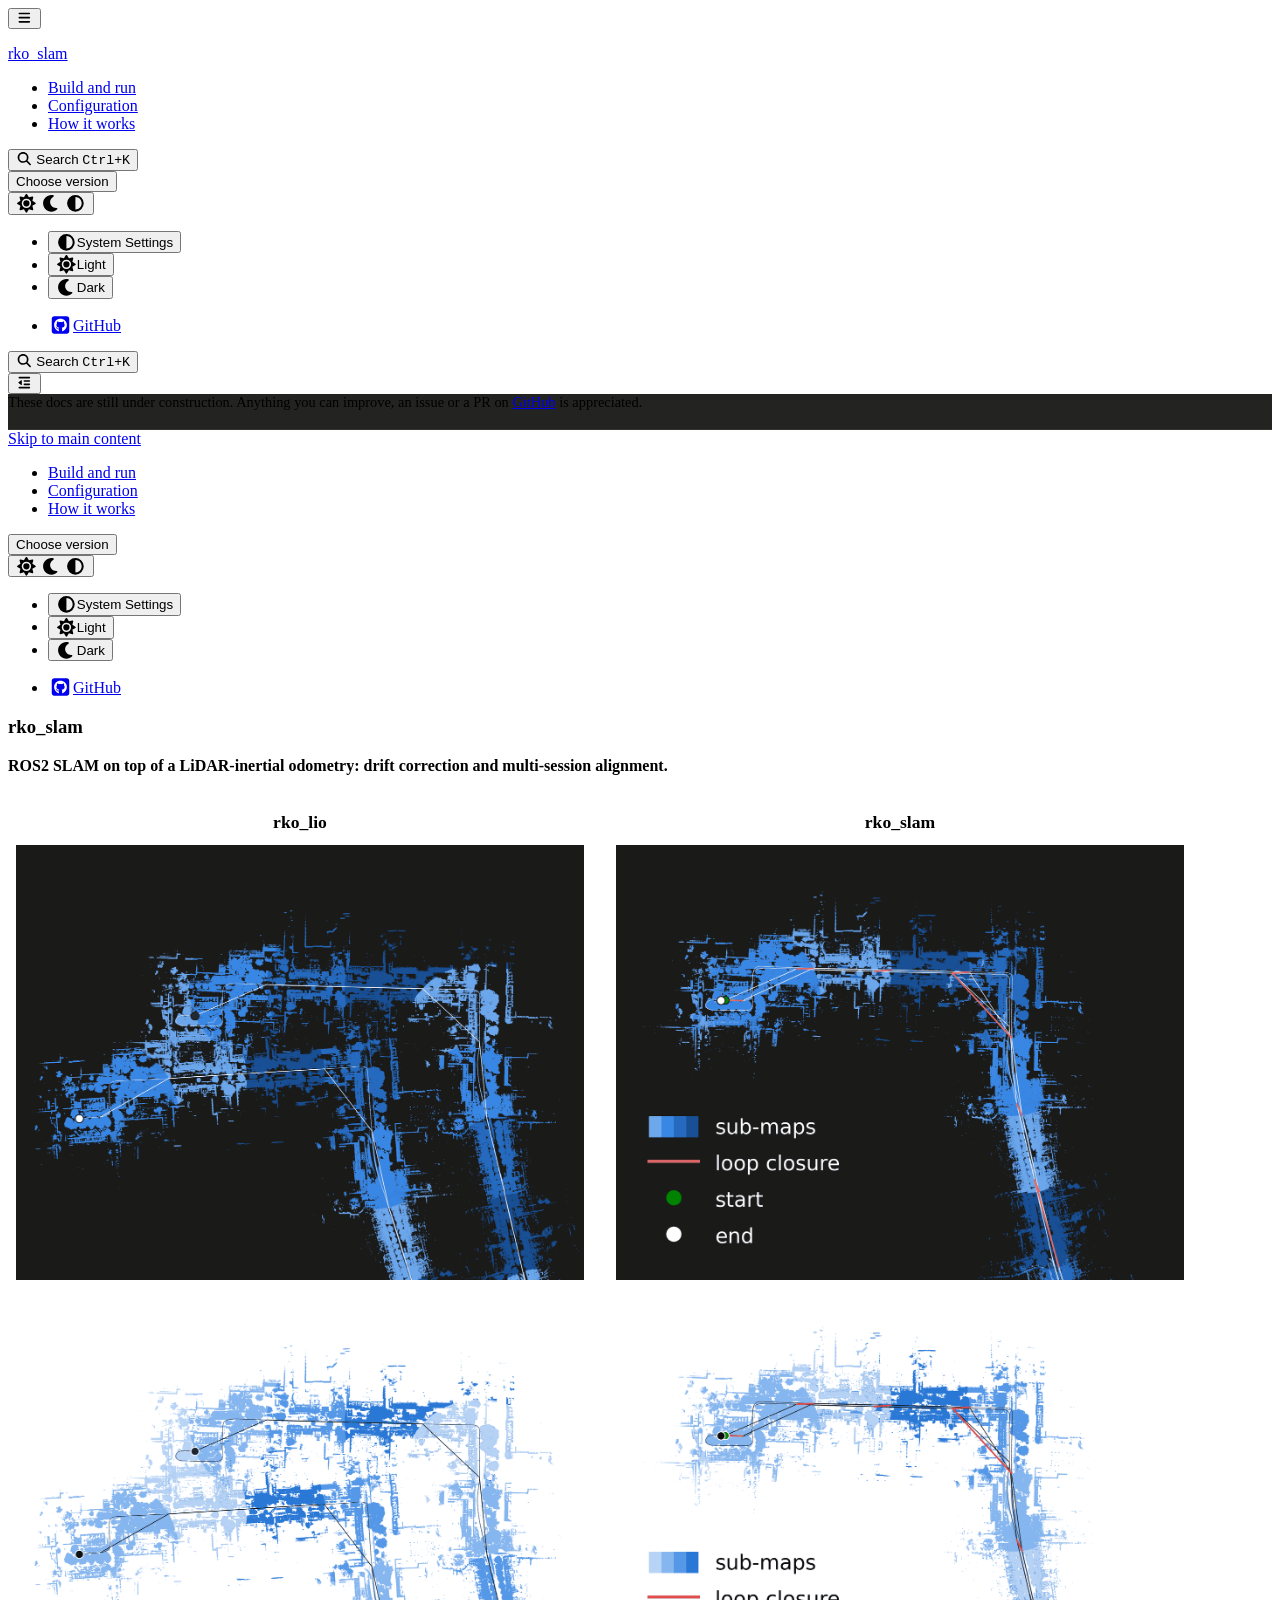
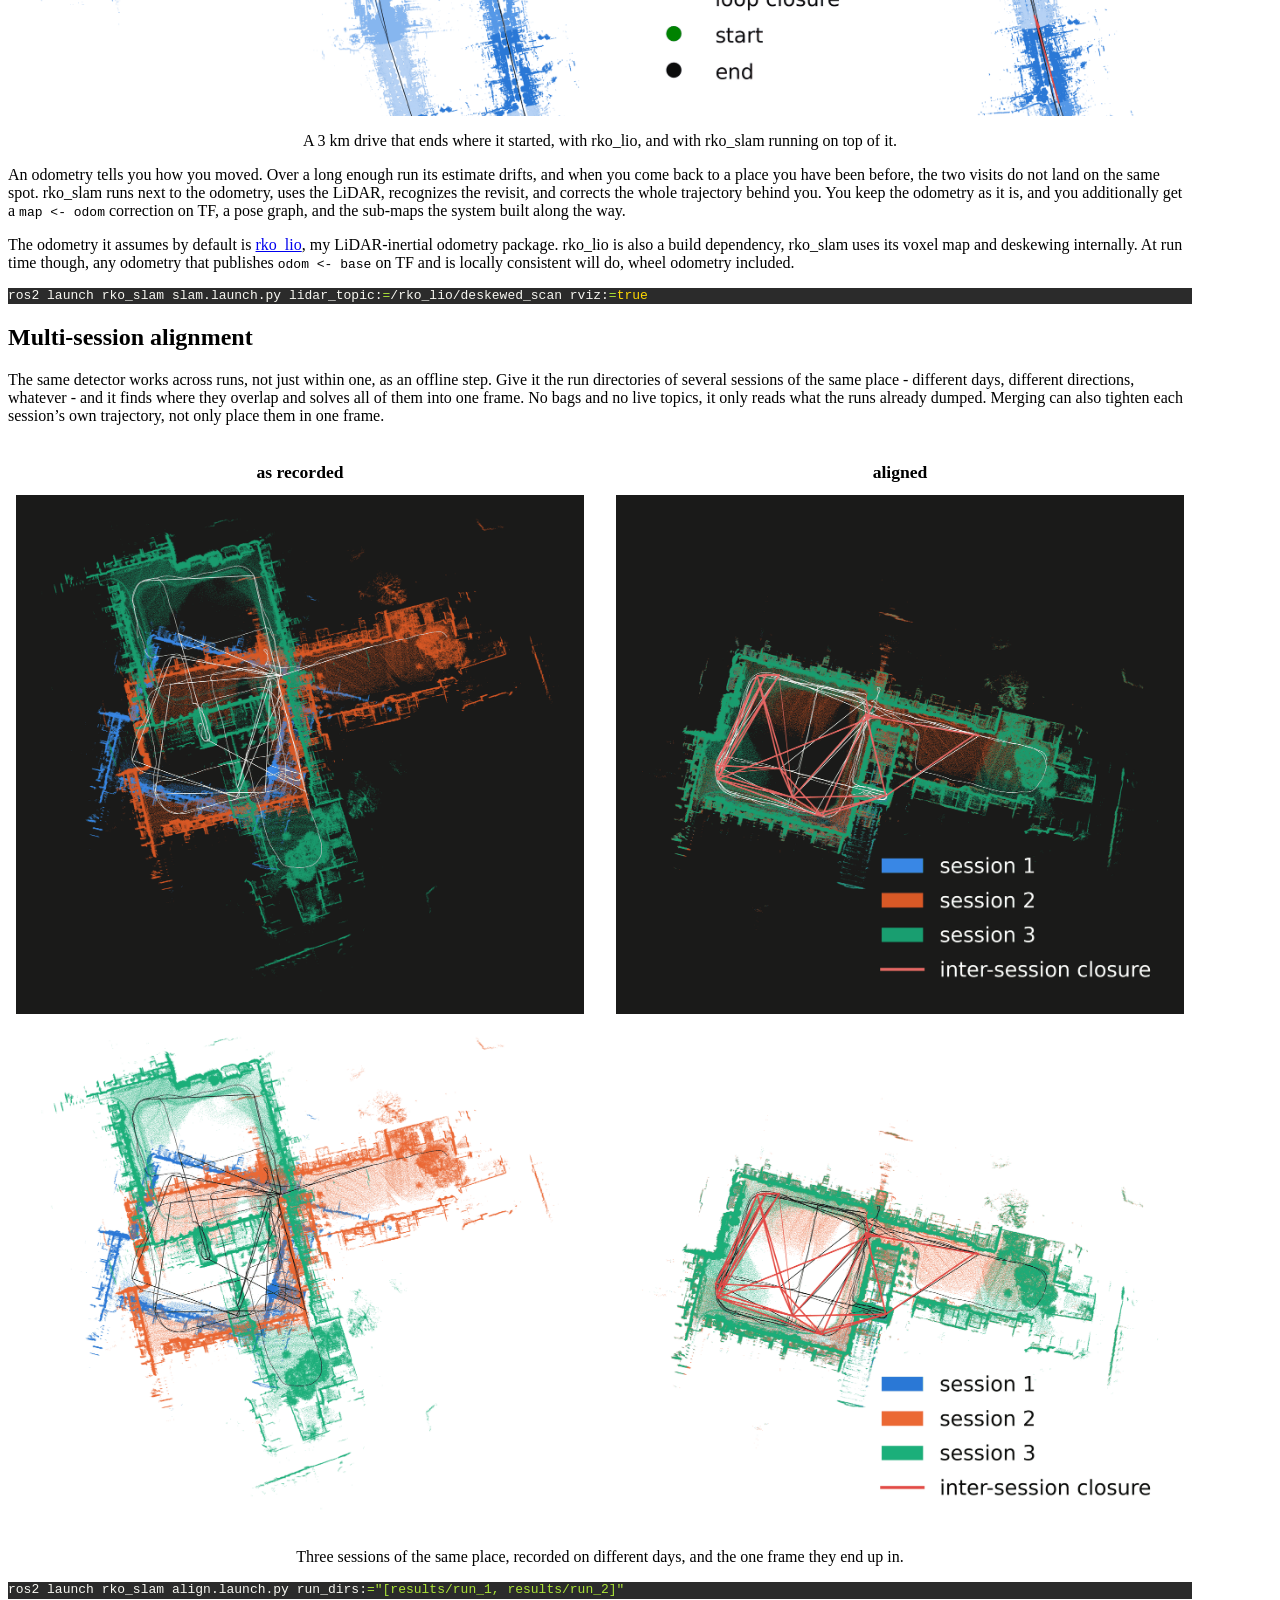
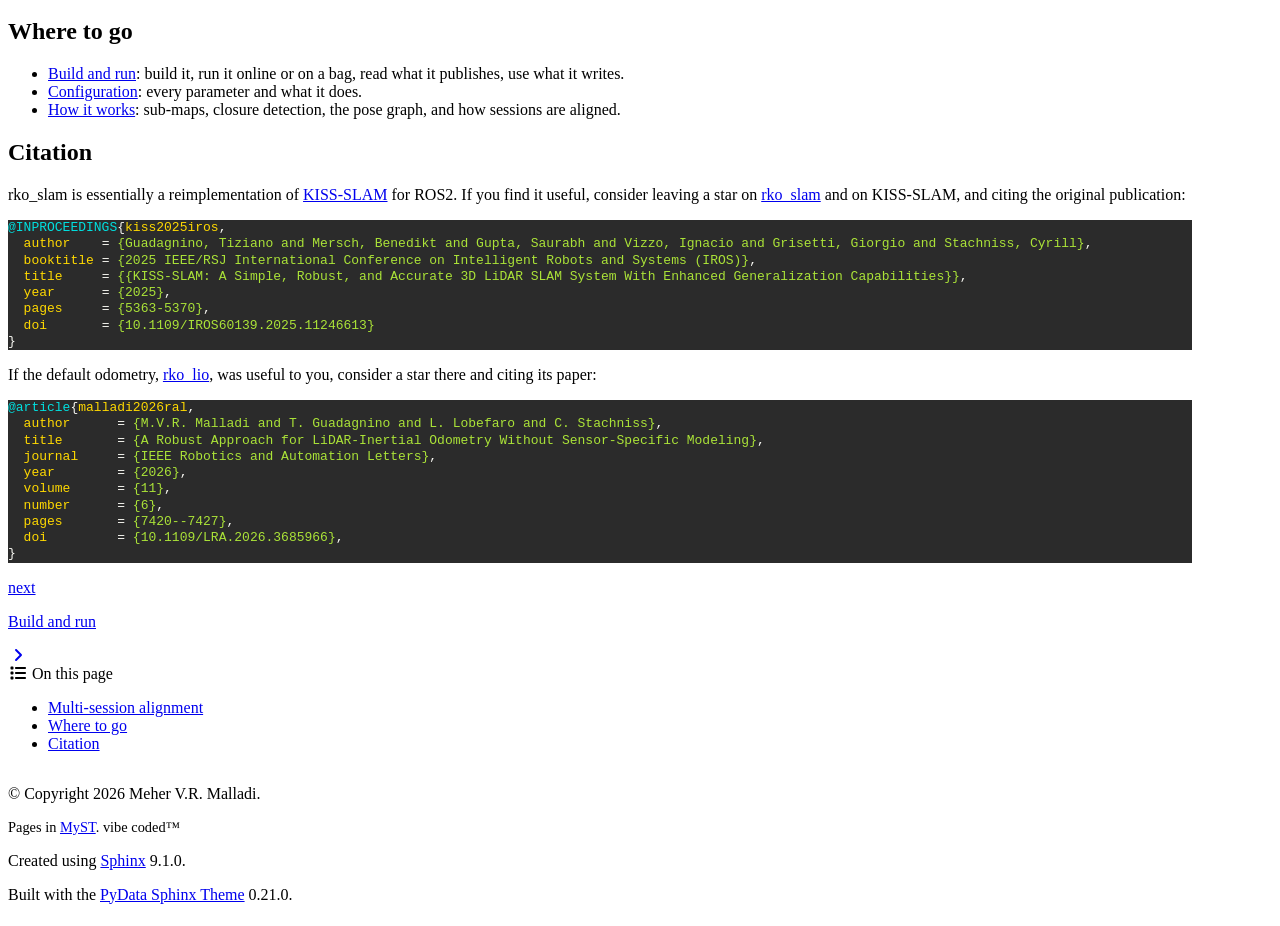
==== master/index.html @ c53080cc "deploy: 32d47c65ea34f531d8736c9a232192e0152feaa2" ====
<!DOCTYPE html>


<html lang="en" data-content_root="./" data-theme="dark">

  <head>
    <meta charset="utf-8" />
    <meta name="viewport" content="width=device-width, initial-scale=1.0" /><meta name="viewport" content="width=device-width, initial-scale=1" />
<meta content="rko_slam is a ROS2 SLAM system on top of a LiDAR-inertial odometry: drift correction and multi-session alignment." name="description" />

    <title>rko_slam &#8212; rko_slam: ROS2 LiDAR-inertial SLAM</title>
  
  
  
  <script data-cfasync="false">
    document.documentElement.dataset.mode = localStorage.getItem("mode") || "dark";
    document.documentElement.dataset.theme = localStorage.getItem("theme") || "dark";
  </script>
  <!--
    this give us a css class that will be invisible only if js is disabled
  -->
  <noscript>
    <style>
      .pst-js-only { display: none !important; }

    </style>
  </noscript>
  
  <!-- Loaded before other Sphinx assets -->
  <link href="_static/styles/theme.css?digest=cb8930eaaf36d9849b67" rel="stylesheet" />
<link href="_static/styles/pydata-sphinx-theme.css?digest=cb8930eaaf36d9849b67" rel="stylesheet" />

    <link rel="stylesheet" type="text/css" href="_static/pygments.css?v=8f2a1f02" />
    <link rel="stylesheet" type="text/css" href="_static/custom.css?v=0a4a0d38" />
  
  <!-- So that users can add custom icons -->
  <script defer src="_static/scripts/fontawesome.js?digest=cb8930eaaf36d9849b67"></script>
  <!-- Pre-loaded scripts that we'll load fully later -->
  <link rel="preload" as="script" href="_static/scripts/bootstrap.js?digest=cb8930eaaf36d9849b67" />
<link rel="preload" as="script" href="_static/scripts/pydata-sphinx-theme.js?digest=cb8930eaaf36d9849b67" />

    <script src="_static/documentation_options.js?v=30d551ce"></script>
    <script src="_static/doctools.js?v=fd6eb6e6"></script>
    <script src="_static/sphinx_highlight.js?v=6ffebe34"></script>
    <script>DOCUMENTATION_OPTIONS.pagename = 'index';</script>
    <script>
        DOCUMENTATION_OPTIONS.theme_version = '0.21.0';
        DOCUMENTATION_OPTIONS.theme_switcher_json_url = 'https://prbonn.github.io/rko_slam/switcher.json';
        DOCUMENTATION_OPTIONS.theme_switcher_version_match = 'master';
        DOCUMENTATION_OPTIONS.show_version_warning_banner =
            true;
        </script>
    <script>DOCUMENTATION_OPTIONS.search_as_you_type = false;</script>
    <link rel="canonical" href="https://prbonn.github.io/rko_slam/master/index.html" />
    <link rel="index" title="Index" href="genindex.html" />
    <link rel="search" title="Search" href="search.html" />
    <link rel="next" title="Build and run" href="pages/build_and_run.html" />
  <meta name="viewport" content="width=device-width, initial-scale=1"/>
  <meta name="docsearch:language" content="en"/>
  <meta name="docsearch:version" content="master" />
  
    
    <script src="_static/searchtools.js"></script>
    <script src="_static/language_data.js"></script>
    <script src="searchindex.js"></script>
  
  </head>
  <body data-default-mode="dark">
  
  
  <div id="pst-skip-link" class="skip-link d-print-none"><a href="#main-content">Skip to main content</a></div>

  
  <div id="pst-scroll-pixel-helper"></div>
  
  <button type="button" class="btn rounded-pill" id="pst-back-to-top">
    <i class="fa-solid fa-arrow-up"></i>Back to top</button>
  
  
  
  
  <dialog id="pst-search-dialog">
    
<form class="bd-search d-flex align-items-center"
      action="search.html"
      method="get">
  <i class="fa-solid fa-magnifying-glass"></i>
  <input type="search"
         class="form-control"
         name="q"
         placeholder="Search the docs ..."
         aria-label="Search the docs ..."
         autocomplete="off"
         autocorrect="off"
         autocapitalize="off"
         spellcheck="false"/>
  <span class="search-button__kbd-shortcut"><kbd class="kbd-shortcut__modifier">Ctrl</kbd>+<kbd>K</kbd></span>
</form>
  </dialog>

  <div class="pst-async-banner-revealer d-none">
  <aside id="bd-header-version-warning" class="d-none d-print-none" aria-label="Version warning"></aside>
</div>
<aside class="bd-header-announcement" aria-label="Announcement">
  <div class="bd-header-announcement__content">These docs are still under construction. Anything you can improve, an issue or a PR on <a href="https://github.com/PRBonn/rko_slam">GitHub</a> is appreciated.</div>
</aside>

  
    <header id="pst-header" class="bd-header navbar navbar-expand-lg bd-navbar d-print-none">
<div class="bd-header__inner bd-page-width">
  <button class="pst-navbar-icon sidebar-toggle primary-toggle" aria-label="Site navigation">
    <span class="fa-solid fa-bars"></span>
  </button>
  
  
  <div class="col-lg-3 navbar-header-items__start">
    
      <div class="navbar-item">

  
    
  

<a class="navbar-brand logo" href="#">
  
  
  
  
  
  
    <p class="title logo__title">rko_slam</p>
  
</a></div>
    
  </div>
  
  <div class="col-lg-9 navbar-header-items">
    
    <div class="me-auto navbar-header-items__center">
      
        <div class="navbar-item">
<nav>
  <ul class="bd-navbar-elements navbar-nav">
    
<li class="nav-item ">
  <a class="nav-link nav-internal" href="pages/build_and_run.html">
    Build and run
  </a>
</li>


<li class="nav-item ">
  <a class="nav-link nav-internal" href="pages/configuration.html">
    Configuration
  </a>
</li>


<li class="nav-item ">
  <a class="nav-link nav-internal" href="pages/how_it_works.html">
    How it works
  </a>
</li>

  </ul>
</nav></div>
      
    </div>
    
    
    <div class="navbar-header-items__end">
      
        <div class="navbar-item navbar-persistent--container">
          

<button class="btn search-button-field search-button__button pst-js-only" title="Search" aria-label="Search" data-bs-placement="bottom" data-bs-toggle="tooltip">
 <i class="fa-solid fa-magnifying-glass"></i>
 <span class="search-button__default-text">Search</span>
 <span class="search-button__kbd-shortcut"><kbd class="kbd-shortcut__modifier">Ctrl</kbd>+<kbd class="kbd-shortcut__modifier">K</kbd></span>
</button>
        </div>
      
      
        <div class="navbar-item">
<div class="version-switcher__container dropdown pst-js-only">
  <button id="pst-version-switcher-button-2"
    type="button"
    class="version-switcher__button btn btn-sm dropdown-toggle"
    data-bs-toggle="dropdown"
    aria-haspopup="listbox"
    aria-controls="pst-version-switcher-list-2"
    aria-label="Version switcher list"
  >
    Choose version  <!-- this text may get changed later by javascript -->
    <span class="caret"></span>
  </button>
  <div id="pst-version-switcher-list-2"
    class="version-switcher__menu dropdown-menu list-group-flush py-0"
    role="listbox" aria-labelledby="pst-version-switcher-button-2">
    <!-- dropdown will be populated by javascript on page load -->
  </div>
</div></div>
      
        <div class="navbar-item">

<div class="theme-switch-container dropdown pst-js-only" data-bs-toggle="tooltip" data-bs-placement="bottom" title="Color mode">
  <button class="btn btn-sm nav-link pst-navbar-icon theme-switch-button dropdown-toggle" aria-label="Color mode" data-bs-toggle="dropdown">
    <i class="theme-switch fa-solid fa-sun fa-lg fa-fw" data-mode="light" title="Light"></i>
    <i class="theme-switch fa-solid fa-moon fa-lg fa-fw" data-mode="dark" title="Dark"></i>
    <i class="theme-switch fa-solid fa-circle-half-stroke fa-lg fa-fw" data-mode="auto" title="System Settings"></i>
  </button>
  <ul class="dropdown-menu dropdown-menu-end">
    <li><button class="dropdown-item d-flex align-items-center theme-change-button" data-mode="auto"><i class="fa-solid fa-circle-half-stroke fa-lg fa-fw me-1"></i>System Settings</button></li>
    <li><button class="dropdown-item d-flex align-items-center theme-change-button" data-mode="light"><i class="fa-solid fa-sun fa-lg fa-fw me-1"></i>Light</button></li>
    <li><button class="dropdown-item d-flex align-items-center theme-change-button" data-mode="dark"><i class="fa-solid fa-moon fa-lg fa-fw me-1"></i>Dark</button></li>
  </ul>
</div></div>
      
        <div class="navbar-item"><ul class="navbar-icon-links"
    aria-label="Icon Links">
        <li class="nav-item">
          
          
          
          
          
          
          
          
          <a href="https://github.com/PRBonn/rko_slam" title="GitHub" class="nav-link pst-navbar-icon" rel="noopener" target="_blank" data-bs-toggle="tooltip" data-bs-placement="bottom"><i class="fa-brands fa-square-github fa-lg" aria-hidden="true"></i><span class="visually-hidden">GitHub</span></a>
        </li>
</ul></div>
      
    </div>
    
  </div>
  
  
    <div class="navbar-persistent--mobile">

<button class="btn search-button-field search-button__button pst-js-only" title="Search" aria-label="Search" data-bs-placement="bottom" data-bs-toggle="tooltip">
 <i class="fa-solid fa-magnifying-glass"></i>
 <span class="search-button__default-text">Search</span>
 <span class="search-button__kbd-shortcut"><kbd class="kbd-shortcut__modifier">Ctrl</kbd>+<kbd class="kbd-shortcut__modifier">K</kbd></span>
</button>
    </div>
  

  
    <button class="pst-navbar-icon sidebar-toggle secondary-toggle" aria-label="On this page">
      <span class="fa-solid fa-outdent"></span>
    </button>
  
</div>

    </header>
  

  <div class="bd-container">
    <div class="bd-container__inner bd-page-width">
      
      
      
        
      
      <dialog id="pst-primary-sidebar-modal"></dialog>
      <div id="pst-primary-sidebar" class="bd-sidebar-primary bd-sidebar hide-on-wide">
        

  
  <div class="sidebar-header-items sidebar-primary__section">
    
    
      <div class="sidebar-header-items__center">
        
          
          
            <div class="navbar-item">
<nav>
  <ul class="bd-navbar-elements navbar-nav">
    
<li class="nav-item ">
  <a class="nav-link nav-internal" href="pages/build_and_run.html">
    Build and run
  </a>
</li>


<li class="nav-item ">
  <a class="nav-link nav-internal" href="pages/configuration.html">
    Configuration
  </a>
</li>


<li class="nav-item ">
  <a class="nav-link nav-internal" href="pages/how_it_works.html">
    How it works
  </a>
</li>

  </ul>
</nav></div>
          
        
      </div>
    
    
    
      <div class="sidebar-header-items__end">
        
          <div class="navbar-item">
<div class="version-switcher__container dropdown pst-js-only">
  <button id="pst-version-switcher-button-3"
    type="button"
    class="version-switcher__button btn btn-sm dropdown-toggle"
    data-bs-toggle="dropdown"
    aria-haspopup="listbox"
    aria-controls="pst-version-switcher-list-3"
    aria-label="Version switcher list"
  >
    Choose version  <!-- this text may get changed later by javascript -->
    <span class="caret"></span>
  </button>
  <div id="pst-version-switcher-list-3"
    class="version-switcher__menu dropdown-menu list-group-flush py-0"
    role="listbox" aria-labelledby="pst-version-switcher-button-3">
    <!-- dropdown will be populated by javascript on page load -->
  </div>
</div></div>
        
          <div class="navbar-item">

<div class="theme-switch-container dropdown pst-js-only" data-bs-toggle="tooltip" data-bs-placement="bottom" title="Color mode">
  <button class="btn btn-sm nav-link pst-navbar-icon theme-switch-button dropdown-toggle" aria-label="Color mode" data-bs-toggle="dropdown">
    <i class="theme-switch fa-solid fa-sun fa-lg fa-fw" data-mode="light" title="Light"></i>
    <i class="theme-switch fa-solid fa-moon fa-lg fa-fw" data-mode="dark" title="Dark"></i>
    <i class="theme-switch fa-solid fa-circle-half-stroke fa-lg fa-fw" data-mode="auto" title="System Settings"></i>
  </button>
  <ul class="dropdown-menu dropdown-menu-end">
    <li><button class="dropdown-item d-flex align-items-center theme-change-button" data-mode="auto"><i class="fa-solid fa-circle-half-stroke fa-lg fa-fw me-1"></i>System Settings</button></li>
    <li><button class="dropdown-item d-flex align-items-center theme-change-button" data-mode="light"><i class="fa-solid fa-sun fa-lg fa-fw me-1"></i>Light</button></li>
    <li><button class="dropdown-item d-flex align-items-center theme-change-button" data-mode="dark"><i class="fa-solid fa-moon fa-lg fa-fw me-1"></i>Dark</button></li>
  </ul>
</div></div>
        
          <div class="navbar-item"><ul class="navbar-icon-links"
    aria-label="Icon Links">
        <li class="nav-item">
          
          
          
          
          
          
          
          
          <a href="https://github.com/PRBonn/rko_slam" title="GitHub" class="nav-link pst-navbar-icon" rel="noopener" target="_blank" data-bs-toggle="tooltip" data-bs-placement="bottom"><i class="fa-brands fa-square-github fa-lg" aria-hidden="true"></i><span class="visually-hidden">GitHub</span></a>
        </li>
</ul></div>
        
      </div>
    
  </div>
  
  
  <div class="sidebar-primary-items__end sidebar-primary__section">
      <div class="sidebar-primary-item">
<div id="ethical-ad-placement"
      class="flat"
      data-ea-publisher="readthedocs"
      data-ea-type="readthedocs-sidebar"
      data-ea-manual="true">
</div></div>
  </div>


      </div>
      
      <main id="main-content" class="bd-main" role="main">
        
        
          <div class="bd-content">
            <div class="bd-article-container">
              
              <div class="bd-header-article d-print-none"></div>
              
              
              
                
<div id="searchbox"></div>
                <article class="bd-article">
                  
  <section id="rko-slam">
<h1>rko_slam<a class="headerlink" href="#rko-slam" title="Link to this heading">#</a></h1>
<p><strong>ROS2 SLAM on top of a LiDAR-inertial odometry: drift correction and multi-session alignment.</strong></p>
<div class="pair">
  <figure><figcaption>rko_lio</figcaption><img class="only-dark" src="_static/img/loop_closing_odometry_dark.png" alt="a drive with the odometry alone"><img class="only-light" src="_static/img/loop_closing_odometry_light.png" alt="a drive with the odometry alone"></figure>
  <figure><figcaption>rko_slam</figcaption><img class="only-dark" src="_static/img/loop_closing_slam_dark.png" alt="the same drive with rko_slam running on top"><img class="only-light" src="_static/img/loop_closing_slam_light.png" alt="the same drive with rko_slam running on top"></figure>
</div>
<p class="pair-caption">A 3 km drive that ends where it started, with rko_lio, and with rko_slam running on top of it.</p>
<p>An odometry tells you how you moved. Over a long enough run its estimate drifts, and when you come back to a place you
have been before, the two visits do not land on the same spot. rko_slam runs next to the odometry, uses the LiDAR,
recognizes the revisit, and corrects the whole trajectory behind you. You keep the odometry as it is, and you
additionally get a <code class="docutils literal notranslate"><span class="pre">map</span> <span class="pre">&lt;-</span> <span class="pre">odom</span></code> correction on TF, a pose graph, and the sub-maps the system built along the way.</p>
<p>The odometry it assumes by default is <a class="reference external" href="https://github.com/PRBonn/rko_lio">rko_lio</a>, my LiDAR-inertial odometry package.
rko_lio is also a build dependency, rko_slam uses its voxel map and deskewing internally. At run time though, any
odometry that publishes <code class="docutils literal notranslate"><span class="pre">odom</span> <span class="pre">&lt;-</span> <span class="pre">base</span></code> on TF and is locally consistent will do, wheel odometry included.</p>
<div class="highlight-bash notranslate"><div class="highlight"><pre><span></span>ros2<span class="w"> </span>launch<span class="w"> </span>rko_slam<span class="w"> </span>slam.launch.py<span class="w"> </span>lidar_topic:<span class="o">=</span>/rko_lio/deskewed_scan<span class="w"> </span>rviz:<span class="o">=</span><span class="nb">true</span>
</pre></div>
</div>
<section id="multi-session-alignment">
<h2>Multi-session alignment<a class="headerlink" href="#multi-session-alignment" title="Link to this heading">#</a></h2>
<p>The same detector works across runs, not just within one, as an offline step. Give it the run directories of several
sessions of the same place - different days, different directions, whatever - and it finds where they overlap and solves
all of them into one frame. No bags and no live topics, it only reads what the runs already dumped. Merging can also
tighten each session’s own trajectory, not only place them in one frame.</p>
<div class="pair">
  <figure><figcaption>as recorded</figcaption><img class="only-dark" src="_static/img/multi_session_recorded_dark.png" alt="three sessions, each in its own frame"><img class="only-light" src="_static/img/multi_session_recorded_light.png" alt="three sessions, each in its own frame"></figure>
  <figure><figcaption>aligned</figcaption><img class="only-dark" src="_static/img/multi_session_aligned_dark.png" alt="the same three sessions in one frame"><img class="only-light" src="_static/img/multi_session_aligned_light.png" alt="the same three sessions in one frame"></figure>
</div>
<p class="pair-caption">Three sessions of the same place, recorded on different days, and the one frame they end up in.</p>
<div class="highlight-bash notranslate"><div class="highlight"><pre><span></span>ros2<span class="w"> </span>launch<span class="w"> </span>rko_slam<span class="w"> </span>align.launch.py<span class="w"> </span>run_dirs:<span class="o">=</span><span class="s2">"[results/run_1, results/run_2]"</span>
</pre></div>
</div>
</section>
<section id="where-to-go">
<h2>Where to go<a class="headerlink" href="#where-to-go" title="Link to this heading">#</a></h2>
<ul class="simple">
<li><p><a class="reference internal" href="pages/build_and_run.html"><span class="doc">Build and run</span></a>: build it, run it online or on a bag, read what it publishes, use what it
writes.</p></li>
<li><p><a class="reference internal" href="pages/configuration.html"><span class="doc">Configuration</span></a>: every parameter and what it does.</p></li>
<li><p><a class="reference internal" href="pages/how_it_works.html"><span class="doc">How it works</span></a>: sub-maps, closure detection, the pose graph, and how sessions are aligned.</p></li>
</ul>
</section>
<section id="citation">
<h2>Citation<a class="headerlink" href="#citation" title="Link to this heading">#</a></h2>
<p>rko_slam is essentially a reimplementation of <a class="reference external" href="https://github.com/PRBonn/kiss-slam">KISS-SLAM</a> for ROS2. If you find it
useful, consider leaving a star on <a class="reference external" href="https://github.com/PRBonn/rko_slam">rko_slam</a> and on KISS-SLAM, and citing the
original publication:</p>
<div class="highlight-bibtex notranslate"><div class="highlight"><pre><span></span><span class="nc">@INPROCEEDINGS</span><span class="p">{</span><span class="nl">kiss2025iros</span><span class="p">,</span>
<span class="w">  </span><span class="na">author</span><span class="w">    </span><span class="p">=</span><span class="w"> </span><span class="s">{Guadagnino, Tiziano and Mersch, Benedikt and Gupta, Saurabh and Vizzo, Ignacio and Grisetti, Giorgio and Stachniss, Cyrill}</span><span class="p">,</span>
<span class="w">  </span><span class="na">booktitle</span><span class="w"> </span><span class="p">=</span><span class="w"> </span><span class="s">{2025 IEEE/RSJ International Conference on Intelligent Robots and Systems (IROS)}</span><span class="p">,</span>
<span class="w">  </span><span class="na">title</span><span class="w">     </span><span class="p">=</span><span class="w"> </span><span class="s">{{KISS-SLAM: A Simple, Robust, and Accurate 3D LiDAR SLAM System With Enhanced Generalization Capabilities}}</span><span class="p">,</span>
<span class="w">  </span><span class="na">year</span><span class="w">      </span><span class="p">=</span><span class="w"> </span><span class="s">{2025}</span><span class="p">,</span>
<span class="w">  </span><span class="na">pages</span><span class="w">     </span><span class="p">=</span><span class="w"> </span><span class="s">{5363-5370}</span><span class="p">,</span>
<span class="w">  </span><span class="na">doi</span><span class="w">       </span><span class="p">=</span><span class="w"> </span><span class="s">{10.1109/IROS60139.2025.11246613}</span>
<span class="p">}</span>
</pre></div>
</div>
<p>If the default odometry, <a class="reference external" href="https://github.com/PRBonn/rko_lio">rko_lio</a>, was useful to you, consider a star there and
citing its paper:</p>
<div class="highlight-bibtex notranslate"><div class="highlight"><pre><span></span><span class="nc">@article</span><span class="p">{</span><span class="nl">malladi2026ral</span><span class="p">,</span>
<span class="w">  </span><span class="na">author</span><span class="w">      </span><span class="p">=</span><span class="w"> </span><span class="s">{M.V.R. Malladi and T. Guadagnino and L. Lobefaro and C. Stachniss}</span><span class="p">,</span>
<span class="w">  </span><span class="na">title</span><span class="w">       </span><span class="p">=</span><span class="w"> </span><span class="s">{A Robust Approach for LiDAR-Inertial Odometry Without Sensor-Specific Modeling}</span><span class="p">,</span>
<span class="w">  </span><span class="na">journal</span><span class="w">     </span><span class="p">=</span><span class="w"> </span><span class="s">{IEEE Robotics and Automation Letters}</span><span class="p">,</span>
<span class="w">  </span><span class="na">year</span><span class="w">        </span><span class="p">=</span><span class="w"> </span><span class="s">{2026}</span><span class="p">,</span>
<span class="w">  </span><span class="na">volume</span><span class="w">      </span><span class="p">=</span><span class="w"> </span><span class="s">{11}</span><span class="p">,</span>
<span class="w">  </span><span class="na">number</span><span class="w">      </span><span class="p">=</span><span class="w"> </span><span class="s">{6}</span><span class="p">,</span>
<span class="w">  </span><span class="na">pages</span><span class="w">       </span><span class="p">=</span><span class="w"> </span><span class="s">{7420--7427}</span><span class="p">,</span>
<span class="w">  </span><span class="na">doi</span><span class="w">         </span><span class="p">=</span><span class="w"> </span><span class="s">{10.1109/LRA.2026.3685966}</span><span class="p">,</span>
<span class="p">}</span>
</pre></div>
</div>
<div class="toctree-wrapper compound">
</div>
</section>
</section>


                </article>
              
              
              
              
              
                <footer class="prev-next-footer d-print-none">
                  
<div class="prev-next-area">
    <a class="right-next"
       href="pages/build_and_run.html"
       title="next page">
      <div class="prev-next-info">
        <p class="prev-next-subtitle">next</p>
        <p class="prev-next-title">Build and run</p>
      </div>
      <i class="fa-solid fa-angle-right"></i>
    </a>
</div>
                </footer>
              
            </div>
            
            
              
                <dialog id="pst-secondary-sidebar-modal"></dialog>
                <div id="pst-secondary-sidebar" class="bd-sidebar-secondary bd-toc"><div class="sidebar-secondary-items sidebar-secondary__inner">


  <div class="sidebar-secondary-item">
<div
    id="pst-page-navigation-heading-2"
    class="page-toc tocsection onthispage">
    <i class="fa-solid fa-list"></i> On this page
  </div>
  <nav id="pst-page-toc-nav" class="page-toc" aria-labelledby="pst-page-navigation-heading-2">
    <ul class="pst-show_toc_level nav section-nav flex-column">
<li class="toc-h2 nav-item toc-entry"><a class="reference internal nav-link" href="#multi-session-alignment">Multi-session alignment</a></li>
<li class="toc-h2 nav-item toc-entry"><a class="reference internal nav-link" href="#where-to-go">Where to go</a></li>
<li class="toc-h2 nav-item toc-entry"><a class="reference internal nav-link" href="#citation">Citation</a></li>
</ul>
  </nav></div>

</div></div>
              
            
          </div>
          <footer class="bd-footer-content">
            
          </footer>
        
      </main>
    </div>
  </div>
  
  <!-- Scripts loaded after <body> so the DOM is not blocked -->
  <script defer src="_static/scripts/bootstrap.js?digest=cb8930eaaf36d9849b67"></script>
<script defer src="_static/scripts/pydata-sphinx-theme.js?digest=cb8930eaaf36d9849b67"></script>

  <footer class="bd-footer">
<div class="bd-footer__inner bd-page-width">
  
    <div class="footer-items__start">
      
        <div class="footer-item">

  <p class="copyright">
    
      © Copyright 2026 Meher V.R. Malladi.
      <br/>
    
  </p>
</div>
      
    </div>
  
  
    <div class="footer-items__center">
      
        <div class="footer-item"><p class="credits">Pages in <a href="https://myst-parser.readthedocs.io/">MyST</a>. vibe coded&trade;</p></div>
      
    </div>
  
  
    <div class="footer-items__end">
      
        <div class="footer-item">

  <p class="sphinx-version">
    Created using <a href="https://www.sphinx-doc.org/">Sphinx</a> 9.1.0.
    <br/>
  </p>
</div>
      
        <div class="footer-item">
<p class="theme-version">
  <!-- # L10n: Setting the PST URL as an argument as this does not need to be localized -->
  Built with the <a href="https://pydata-sphinx-theme.readthedocs.io/en/stable/index.html">PyData Sphinx Theme</a> 0.21.0.
</p></div>
      
    </div>
  
</div>

  </footer>
  </body>
</html>
---- master/_static/styles/theme.css ----
/* Provided by Sphinx's 'basic' theme, and included in the final set of assets */
@import "../basic.css";
---- master/_static/pygments.css ----
html[data-theme="light"] .highlight pre { line-height: 125%; }
html[data-theme="light"] .highlight td.linenos .normal { color: inherit; background-color: transparent; padding-left: 5px; padding-right: 5px; }
html[data-theme="light"] .highlight span.linenos { color: inherit; background-color: transparent; padding-left: 5px; padding-right: 5px; }
html[data-theme="light"] .highlight td.linenos .special { color: #000000; background-color: #ffffc0; padding-left: 5px; padding-right: 5px; }
html[data-theme="light"] .highlight span.linenos.special { color: #000000; background-color: #ffffc0; padding-left: 5px; padding-right: 5px; }
html[data-theme="light"] .highlight .hll { background-color: #fae4c2 }
html[data-theme="light"] .highlight { background: #fefefe; color: #080808 }
html[data-theme="light"] .highlight .c { color: #515151 } /* Comment */
html[data-theme="light"] .highlight .err { color: #A12236 } /* Error */
html[data-theme="light"] .highlight .k { color: #6730C5 } /* Keyword */
html[data-theme="light"] .highlight .l { color: #7F4707 } /* Literal */
html[data-theme="light"] .highlight .n { color: #080808 } /* Name */
html[data-theme="light"] .highlight .o { color: #00622F } /* Operator */
html[data-theme="light"] .highlight .p { color: #080808 } /* Punctuation */
html[data-theme="light"] .highlight .ch { color: #515151 } /* Comment.Hashbang */
html[data-theme="light"] .highlight .cm { color: #515151 } /* Comment.Multiline */
html[data-theme="light"] .highlight .cp { color: #515151 } /* Comment.Preproc */
html[data-theme="light"] .highlight .cpf { color: #515151 } /* Comment.PreprocFile */
html[data-theme="light"] .highlight .c1 { color: #515151 } /* Comment.Single */
html[data-theme="light"] .highlight .cs { color: #515151 } /* Comment.Special */
html[data-theme="light"] .highlight .gd { color: #005B82 } /* Generic.Deleted */
html[data-theme="light"] .highlight .ge { font-style: italic } /* Generic.Emph */
html[data-theme="light"] .highlight .gh { color: #005B82 } /* Generic.Heading */
html[data-theme="light"] .highlight .gs { font-weight: bold } /* Generic.Strong */
html[data-theme="light"] .highlight .gu { color: #005B82 } /* Generic.Subheading */
html[data-theme="light"] .highlight .kc { color: #6730C5 } /* Keyword.Constant */
html[data-theme="light"] .highlight .kd { color: #6730C5 } /* Keyword.Declaration */
html[data-theme="light"] .highlight .kn { color: #6730C5 } /* Keyword.Namespace */
html[data-theme="light"] .highlight .kp { color: #6730C5 } /* Keyword.Pseudo */
html[data-theme="light"] .highlight .kr { color: #6730C5 } /* Keyword.Reserved */
html[data-theme="light"] .highlight .kt { color: #7F4707 } /* Keyword.Type */
html[data-theme="light"] .highlight .ld { color: #7F4707 } /* Literal.Date */
html[data-theme="light"] .highlight .m { color: #7F4707 } /* Literal.Number */
html[data-theme="light"] .highlight .s { color: #00622F } /* Literal.String */
html[data-theme="light"] .highlight .na { color: #912583 } /* Name.Attribute */
html[data-theme="light"] .highlight .nb { color: #7F4707 } /* Name.Builtin */
html[data-theme="light"] .highlight .nc { color: #005B82 } /* Name.Class */
html[data-theme="light"] .highlight .no { color: #005B82 } /* Name.Constant */
html[data-theme="light"] .highlight .nd { color: #7F4707 } /* Name.Decorator */
html[data-theme="light"] .highlight .ni { color: #00622F } /* Name.Entity */
html[data-theme="light"] .highlight .ne { color: #6730C5 } /* Name.Exception */
html[data-theme="light"] .highlight .nf { color: #005B82 } /* Name.Function */
html[data-theme="light"] .highlight .nl { color: #7F4707 } /* Name.Label */
html[data-theme="light"] .highlight .nn { color: #080808 } /* Name.Namespace */
html[data-theme="light"] .highlight .nx { color: #080808 } /* Name.Other */
html[data-theme="light"] .highlight .py { color: #005B82 } /* Name.Property */
html[data-theme="light"] .highlight .nt { color: #005B82 } /* Name.Tag */
html[data-theme="light"] .highlight .nv { color: #A12236 } /* Name.Variable */
html[data-theme="light"] .highlight .ow { color: #6730C5 } /* Operator.Word */
html[data-theme="light"] .highlight .pm { color: #080808 } /* Punctuation.Marker */
html[data-theme="light"] .highlight .w { color: #080808 } /* Text.Whitespace */
html[data-theme="light"] .highlight .mb { color: #7F4707 } /* Literal.Number.Bin */
html[data-theme="light"] .highlight .mf { color: #7F4707 } /* Literal.Number.Float */
html[data-theme="light"] .highlight .mh { color: #7F4707 } /* Literal.Number.Hex */
html[data-theme="light"] .highlight .mi { color: #7F4707 } /* Literal.Number.Integer */
html[data-theme="light"] .highlight .mo { color: #7F4707 } /* Literal.Number.Oct */
html[data-theme="light"] .highlight .sa { color: #00622F } /* Literal.String.Affix */
html[data-theme="light"] .highlight .sb { color: #00622F } /* Literal.String.Backtick */
html[data-theme="light"] .highlight .sc { color: #00622F } /* Literal.String.Char */
html[data-theme="light"] .highlight .dl { color: #00622F } /* Literal.String.Delimiter */
html[data-theme="light"] .highlight .sd { color: #00622F } /* Literal.String.Doc */
html[data-theme="light"] .highlight .s2 { color: #00622F } /* Literal.String.Double */
html[data-theme="light"] .highlight .se { color: #00622F } /* Literal.String.Escape */
html[data-theme="light"] .highlight .sh { color: #00622F } /* Literal.String.Heredoc */
html[data-theme="light"] .highlight .si { color: #00622F } /* Literal.String.Interpol */
html[data-theme="light"] .highlight .sx { color: #00622F } /* Literal.String.Other */
html[data-theme="light"] .highlight .sr { color: #A12236 } /* Literal.String.Regex */
html[data-theme="light"] .highlight .s1 { color: #00622F } /* Literal.String.Single */
html[data-theme="light"] .highlight .ss { color: #005B82 } /* Literal.String.Symbol */
html[data-theme="light"] .highlight .bp { color: #7F4707 } /* Name.Builtin.Pseudo */
html[data-theme="light"] .highlight .fm { color: #005B82 } /* Name.Function.Magic */
html[data-theme="light"] .highlight .vc { color: #A12236 } /* Name.Variable.Class */
html[data-theme="light"] .highlight .vg { color: #A12236 } /* Name.Variable.Global */
html[data-theme="light"] .highlight .vi { color: #A12236 } /* Name.Variable.Instance */
html[data-theme="light"] .highlight .vm { color: #7F4707 } /* Name.Variable.Magic */
html[data-theme="light"] .highlight .il { color: #7F4707 } /* Literal.Number.Integer.Long */
html[data-theme="dark"] .highlight pre { line-height: 125%; }
html[data-theme="dark"] .highlight td.linenos .normal { color: inherit; background-color: transparent; padding-left: 5px; padding-right: 5px; }
html[data-theme="dark"] .highlight span.linenos { color: inherit; background-color: transparent; padding-left: 5px; padding-right: 5px; }
html[data-theme="dark"] .highlight td.linenos .special { color: #000000; background-color: #ffffc0; padding-left: 5px; padding-right: 5px; }
html[data-theme="dark"] .highlight span.linenos.special { color: #000000; background-color: #ffffc0; padding-left: 5px; padding-right: 5px; }
html[data-theme="dark"] .highlight .hll { background-color: #ffd9002e }
html[data-theme="dark"] .highlight { background: #2b2b2b; color: #F8F8F2 }
html[data-theme="dark"] .highlight .c { color: #FFD900 } /* Comment */
html[data-theme="dark"] .highlight .err { color: #FFA07A } /* Error */
html[data-theme="dark"] .highlight .k { color: #DCC6E0 } /* Keyword */
html[data-theme="dark"] .highlight .l { color: #FFD900 } /* Literal */
html[data-theme="dark"] .highlight .n { color: #F8F8F2 } /* Name */
html[data-theme="dark"] .highlight .o { color: #ABE338 } /* Operator */
html[data-theme="dark"] .highlight .p { color: #F8F8F2 } /* Punctuation */
html[data-theme="dark"] .highlight .ch { color: #FFD900 } /* Comment.Hashbang */
html[data-theme="dark"] .highlight .cm { color: #FFD900 } /* Comment.Multiline */
html[data-theme="dark"] .highlight .cp { color: #FFD900 } /* Comment.Preproc */
html[data-theme="dark"] .highlight .cpf { color: #FFD900 } /* Comment.PreprocFile */
html[data-theme="dark"] .highlight .c1 { color: #FFD900 } /* Comment.Single */
html[data-theme="dark"] .highlight .cs { color: #FFD900 } /* Comment.Special */
html[data-theme="dark"] .highlight .gd { color: #00E0E0 } /* Generic.Deleted */
html[data-theme="dark"] .highlight .ge { font-style: italic } /* Generic.Emph */
html[data-theme="dark"] .highlight .gh { color: #00E0E0 } /* Generic.Heading */
html[data-theme="dark"] .highlight .gs { font-weight: bold } /* Generic.Strong */
html[data-theme="dark"] .highlight .gu { color: #00E0E0 } /* Generic.Subheading */
html[data-theme="dark"] .highlight .kc { color: #DCC6E0 } /* Keyword.Constant */
html[data-theme="dark"] .highlight .kd { color: #DCC6E0 } /* Keyword.Declaration */
html[data-theme="dark"] .highlight .kn { color: #DCC6E0 } /* Keyword.Namespace */
html[data-theme="dark"] .highlight .kp { color: #DCC6E0 } /* Keyword.Pseudo */
html[data-theme="dark"] .highlight .kr { color: #DCC6E0 } /* Keyword.Reserved */
html[data-theme="dark"] .highlight .kt { color: #FFD900 } /* Keyword.Type */
html[data-theme="dark"] .highlight .ld { color: #FFD900 } /* Literal.Date */
html[data-theme="dark"] .highlight .m { color: #FFD900 } /* Literal.Number */
html[data-theme="dark"] .highlight .s { color: #ABE338 } /* Literal.String */
html[data-theme="dark"] .highlight .na { color: #FFD900 } /* Name.Attribute */
html[data-theme="dark"] .highlight .nb { color: #FFD900 } /* Name.Builtin */
html[data-theme="dark"] .highlight .nc { color: #00E0E0 } /* Name.Class */
html[data-theme="dark"] .highlight .no { color: #00E0E0 } /* Name.Constant */
html[data-theme="dark"] .highlight .nd { color: #FFD900 } /* Name.Decorator */
html[data-theme="dark"] .highlight .ni { color: #ABE338 } /* Name.Entity */
html[data-theme="dark"] .highlight .ne { color: #DCC6E0 } /* Name.Exception */
html[data-theme="dark"] .highlight .nf { color: #00E0E0 } /* Name.Function */
html[data-theme="dark"] .highlight .nl { color: #FFD900 } /* Name.Label */
html[data-theme="dark"] .highlight .nn { color: #F8F8F2 } /* Name.Namespace */
html[data-theme="dark"] .highlight .nx { color: #F8F8F2 } /* Name.Other */
html[data-theme="dark"] .highlight .py { color: #00E0E0 } /* Name.Property */
html[data-theme="dark"] .highlight .nt { color: #00E0E0 } /* Name.Tag */
html[data-theme="dark"] .highlight .nv { color: #FFA07A } /* Name.Variable */
html[data-theme="dark"] .highlight .ow { color: #DCC6E0 } /* Operator.Word */
html[data-theme="dark"] .highlight .pm { color: #F8F8F2 } /* Punctuation.Marker */
html[data-theme="dark"] .highlight .w { color: #F8F8F2 } /* Text.Whitespace */
html[data-theme="dark"] .highlight .mb { color: #FFD900 } /* Literal.Number.Bin */
html[data-theme="dark"] .highlight .mf { color: #FFD900 } /* Literal.Number.Float */
html[data-theme="dark"] .highlight .mh { color: #FFD900 } /* Literal.Number.Hex */
html[data-theme="dark"] .highlight .mi { color: #FFD900 } /* Literal.Number.Integer */
html[data-theme="dark"] .highlight .mo { color: #FFD900 } /* Literal.Number.Oct */
html[data-theme="dark"] .highlight .sa { color: #ABE338 } /* Literal.String.Affix */
html[data-theme="dark"] .highlight .sb { color: #ABE338 } /* Literal.String.Backtick */
html[data-theme="dark"] .highlight .sc { color: #ABE338 } /* Literal.String.Char */
html[data-theme="dark"] .highlight .dl { color: #ABE338 } /* Literal.String.Delimiter */
html[data-theme="dark"] .highlight .sd { color: #ABE338 } /* Literal.String.Doc */
html[data-theme="dark"] .highlight .s2 { color: #ABE338 } /* Literal.String.Double */
html[data-theme="dark"] .highlight .se { color: #ABE338 } /* Literal.String.Escape */
html[data-theme="dark"] .highlight .sh { color: #ABE338 } /* Literal.String.Heredoc */
html[data-theme="dark"] .highlight .si { color: #ABE338 } /* Literal.String.Interpol */
html[data-theme="dark"] .highlight .sx { color: #ABE338 } /* Literal.String.Other */
html[data-theme="dark"] .highlight .sr { color: #FFA07A } /* Literal.String.Regex */
html[data-theme="dark"] .highlight .s1 { color: #ABE338 } /* Literal.String.Single */
html[data-theme="dark"] .highlight .ss { color: #00E0E0 } /* Literal.String.Symbol */
html[data-theme="dark"] .highlight .bp { color: #FFD900 } /* Name.Builtin.Pseudo */
html[data-theme="dark"] .highlight .fm { color: #00E0E0 } /* Name.Function.Magic */
html[data-theme="dark"] .highlight .vc { color: #FFA07A } /* Name.Variable.Class */
html[data-theme="dark"] .highlight .vg { color: #FFA07A } /* Name.Variable.Global */
html[data-theme="dark"] .highlight .vi { color: #FFA07A } /* Name.Variable.Instance */
html[data-theme="dark"] .highlight .vm { color: #FFD900 } /* Name.Variable.Magic */
html[data-theme="dark"] .highlight .il { color: #FFD900 } /* Literal.Number.Integer.Long */
---- master/_static/custom.css ----
/* one surface for the page and the renders on it */
html[data-theme="dark"] {
  --pst-color-primary: #3987e5;
  --pst-color-primary-highlight: #6da7ec;
  --pst-color-secondary: #6da7ec;
  --pst-color-background: #1a1a19;
  --pst-color-on-background: #232322;
  --pst-color-surface: #232322;
  --pst-color-text-base: #e8e7e1;
  --pst-color-link: #6da7ec;
  --pst-color-link-hover: #b7d3f6;
  --pst-color-inline-code: #b7d3f6;
  --pst-color-border: #33332f;
}
html[data-theme="light"] {
  --pst-color-primary: #2a78d6;
  --pst-color-secondary: #1c5cab;
  --pst-color-background: #ffffff;
  --pst-color-link: #2a78d6;
}
.bd-page-width { max-width: 74rem; }

/* two renders side by side, stacked when the page is narrow */
.pair { display: flex; flex-wrap: wrap; gap: 1rem; margin: 1.5rem 0 0.5rem; }
.pair figure { flex: 1 1 22rem; margin: 0; min-width: 0; }
.pair figcaption { text-align: center; font-family: var(--pst-font-family-monospace); font-weight: 600; font-size: 1.1rem; margin-bottom: 0.4rem; }
.pair img { width: 100%; height: auto; display: block; }
.pair-caption { text-align: center; color: var(--pst-color-text-muted); margin-top: 0.4rem; }
.credits { color: var(--pst-color-text-muted); font-size: 0.9rem; }

/* code blocks wrap instead of scrolling sideways */
.highlight pre { white-space: pre-wrap; overflow-wrap: anywhere; }

/* the under-construction banner goes below the navbar; the theme renders it above */
body { display: flex; flex-direction: column; }
#pst-header { order: -2; }
.bd-header-announcement { order: -1; background: var(--pst-color-on-background); color: var(--pst-color-text-muted); font-size: 0.9rem; min-height: 2.2rem; border-bottom: 1px solid var(--pst-color-border); }
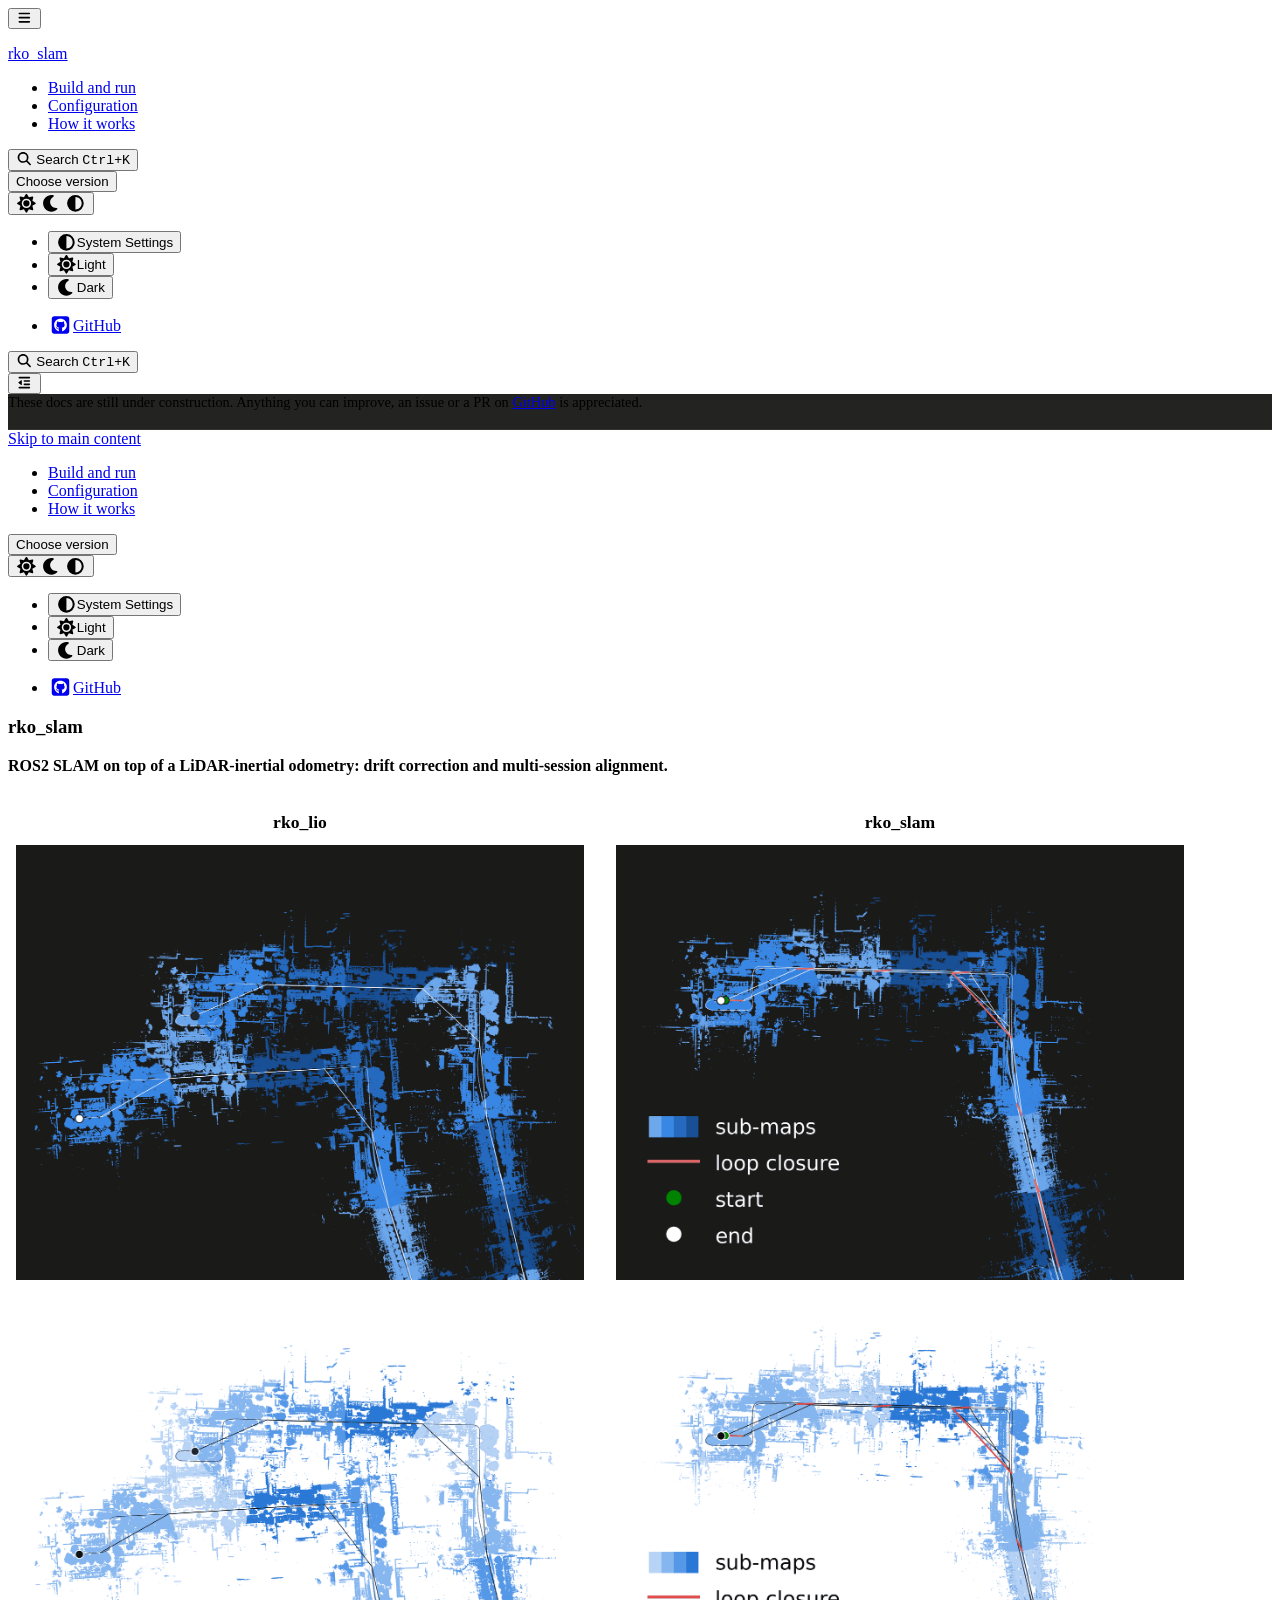
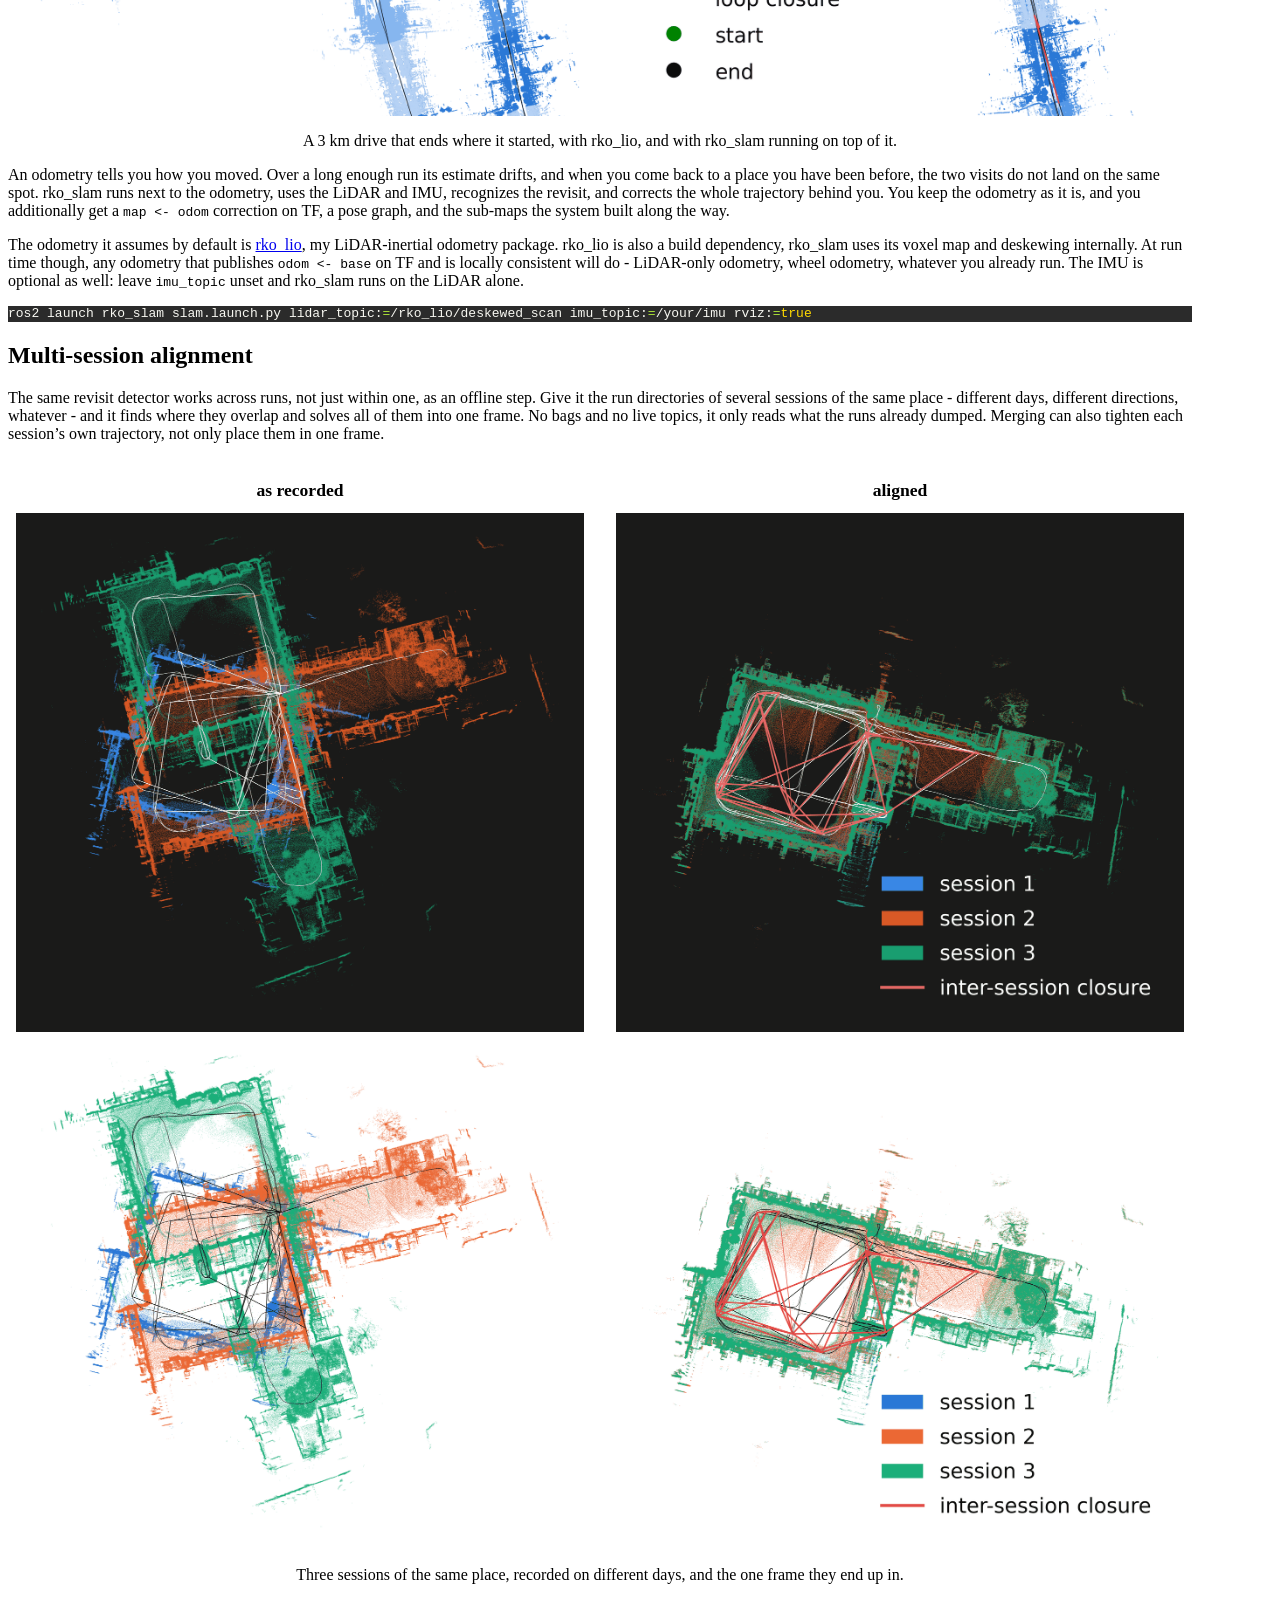
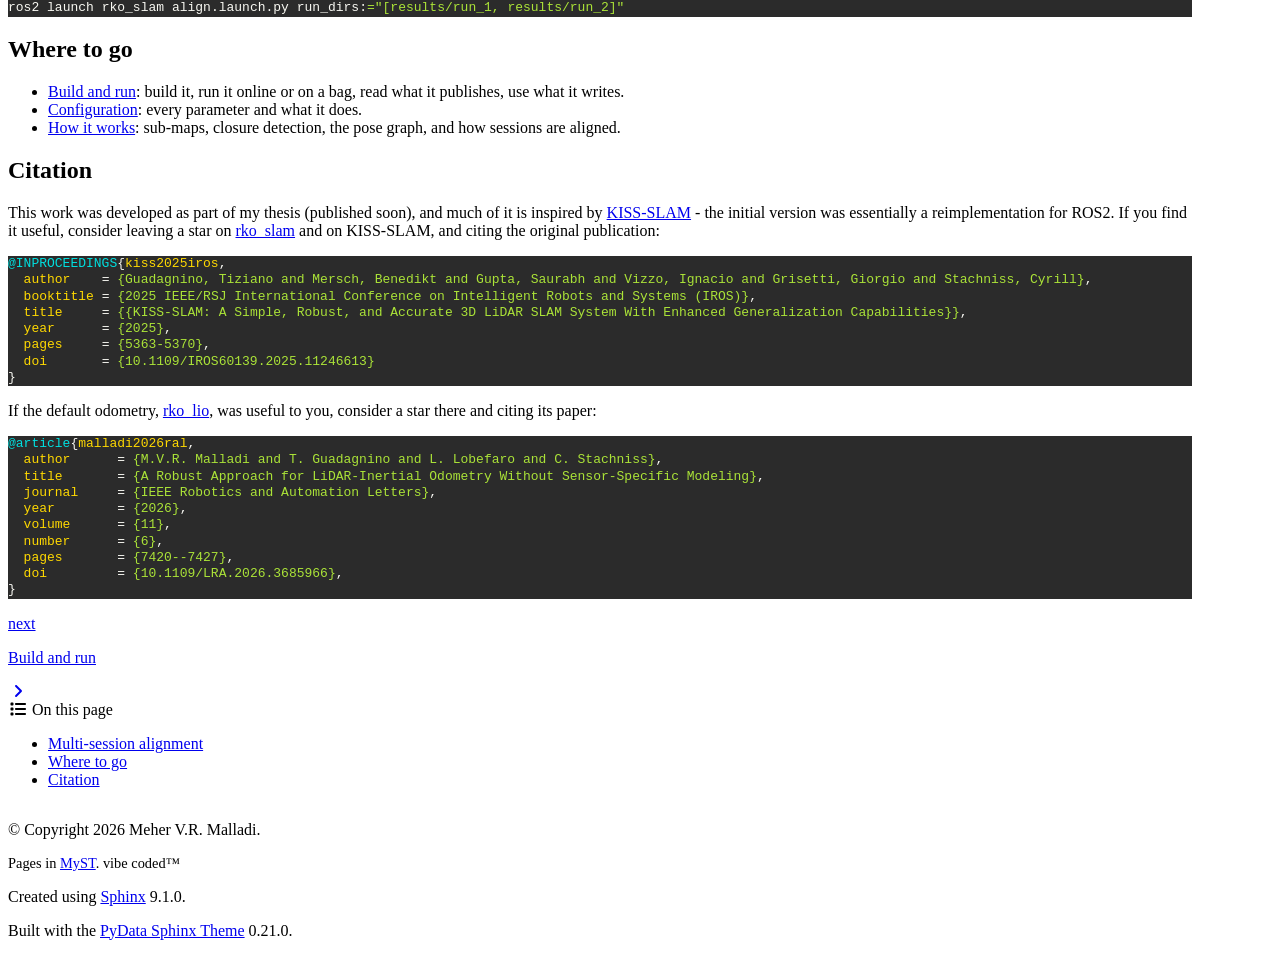
==== commit 7d447237: "deploy: 4526db30b502af84e5596a0a829c4b00cf3cd77f" ====
--- a/master/index.html
+++ b/master/index.html
@@ -401,21 +401,22 @@
 </div>
 <p class="pair-caption">A 3 km drive that ends where it started, with rko_lio, and with rko_slam running on top of it.</p>
 <p>An odometry tells you how you moved. Over a long enough run its estimate drifts, and when you come back to a place you
-have been before, the two visits do not land on the same spot. rko_slam runs next to the odometry, uses the LiDAR,
-recognizes the revisit, and corrects the whole trajectory behind you. You keep the odometry as it is, and you
+have been before, the two visits do not land on the same spot. rko_slam runs next to the odometry, uses the LiDAR and
+IMU, recognizes the revisit, and corrects the whole trajectory behind you. You keep the odometry as it is, and you
 additionally get a <code class="docutils literal notranslate"><span class="pre">map</span> <span class="pre">&lt;-</span> <span class="pre">odom</span></code> correction on TF, a pose graph, and the sub-maps the system built along the way.</p>
 <p>The odometry it assumes by default is <a class="reference external" href="https://github.com/PRBonn/rko_lio">rko_lio</a>, my LiDAR-inertial odometry package.
 rko_lio is also a build dependency, rko_slam uses its voxel map and deskewing internally. At run time though, any
-odometry that publishes <code class="docutils literal notranslate"><span class="pre">odom</span> <span class="pre">&lt;-</span> <span class="pre">base</span></code> on TF and is locally consistent will do, wheel odometry included.</p>
-<div class="highlight-bash notranslate"><div class="highlight"><pre><span></span>ros2<span class="w"> </span>launch<span class="w"> </span>rko_slam<span class="w"> </span>slam.launch.py<span class="w"> </span>lidar_topic:<span class="o">=</span>/rko_lio/deskewed_scan<span class="w"> </span>rviz:<span class="o">=</span><span class="nb">true</span>
+odometry that publishes <code class="docutils literal notranslate"><span class="pre">odom</span> <span class="pre">&lt;-</span> <span class="pre">base</span></code> on TF and is locally consistent will do - LiDAR-only odometry, wheel odometry,
+whatever you already run. The IMU is optional as well: leave <code class="docutils literal notranslate"><span class="pre">imu_topic</span></code> unset and rko_slam runs on the LiDAR alone.</p>
+<div class="highlight-bash notranslate"><div class="highlight"><pre><span></span>ros2<span class="w"> </span>launch<span class="w"> </span>rko_slam<span class="w"> </span>slam.launch.py<span class="w"> </span>lidar_topic:<span class="o">=</span>/rko_lio/deskewed_scan<span class="w"> </span>imu_topic:<span class="o">=</span>/your/imu<span class="w"> </span>rviz:<span class="o">=</span><span class="nb">true</span>
 </pre></div>
 </div>
 <section id="multi-session-alignment">
 <h2>Multi-session alignment<a class="headerlink" href="#multi-session-alignment" title="Link to this heading">#</a></h2>
-<p>The same detector works across runs, not just within one, as an offline step. Give it the run directories of several
-sessions of the same place - different days, different directions, whatever - and it finds where they overlap and solves
-all of them into one frame. No bags and no live topics, it only reads what the runs already dumped. Merging can also
-tighten each session’s own trajectory, not only place them in one frame.</p>
+<p>The same revisit detector works across runs, not just within one, as an offline step. Give it the run directories of
+several sessions of the same place - different days, different directions, whatever - and it finds where they overlap
+and solves all of them into one frame. No bags and no live topics, it only reads what the runs already dumped. Merging
+can also tighten each session’s own trajectory, not only place them in one frame.</p>
 <div class="pair">
   <figure><figcaption>as recorded</figcaption><img class="only-dark" src="_static/img/multi_session_recorded_dark.png" alt="three sessions, each in its own frame"><img class="only-light" src="_static/img/multi_session_recorded_light.png" alt="three sessions, each in its own frame"></figure>
   <figure><figcaption>aligned</figcaption><img class="only-dark" src="_static/img/multi_session_aligned_dark.png" alt="the same three sessions in one frame"><img class="only-light" src="_static/img/multi_session_aligned_light.png" alt="the same three sessions in one frame"></figure>
@@ -436,9 +437,10 @@
 </section>
 <section id="citation">
 <h2>Citation<a class="headerlink" href="#citation" title="Link to this heading">#</a></h2>
-<p>rko_slam is essentially a reimplementation of <a class="reference external" href="https://github.com/PRBonn/kiss-slam">KISS-SLAM</a> for ROS2. If you find it
-useful, consider leaving a star on <a class="reference external" href="https://github.com/PRBonn/rko_slam">rko_slam</a> and on KISS-SLAM, and citing the
-original publication:</p>
+<p>This work was developed as part of my thesis (published soon), and much of it is inspired by
+<a class="reference external" href="https://github.com/PRBonn/kiss-slam">KISS-SLAM</a> - the initial version was essentially a reimplementation for ROS2. If
+you find it useful, consider leaving a star on <a class="reference external" href="https://github.com/PRBonn/rko_slam">rko_slam</a> and on KISS-SLAM, and
+citing the original publication:</p>
 <div class="highlight-bibtex notranslate"><div class="highlight"><pre><span></span><span class="nc">@INPROCEEDINGS</span><span class="p">{</span><span class="nl">kiss2025iros</span><span class="p">,</span>
 <span class="w">  </span><span class="na">author</span><span class="w">    </span><span class="p">=</span><span class="w"> </span><span class="s">{Guadagnino, Tiziano and Mersch, Benedikt and Gupta, Saurabh and Vizzo, Ignacio and Grisetti, Giorgio and Stachniss, Cyrill}</span><span class="p">,</span>
 <span class="w">  </span><span class="na">booktitle</span><span class="w"> </span><span class="p">=</span><span class="w"> </span><span class="s">{2025 IEEE/RSJ International Conference on Intelligent Robots and Systems (IROS)}</span><span class="p">,</span>
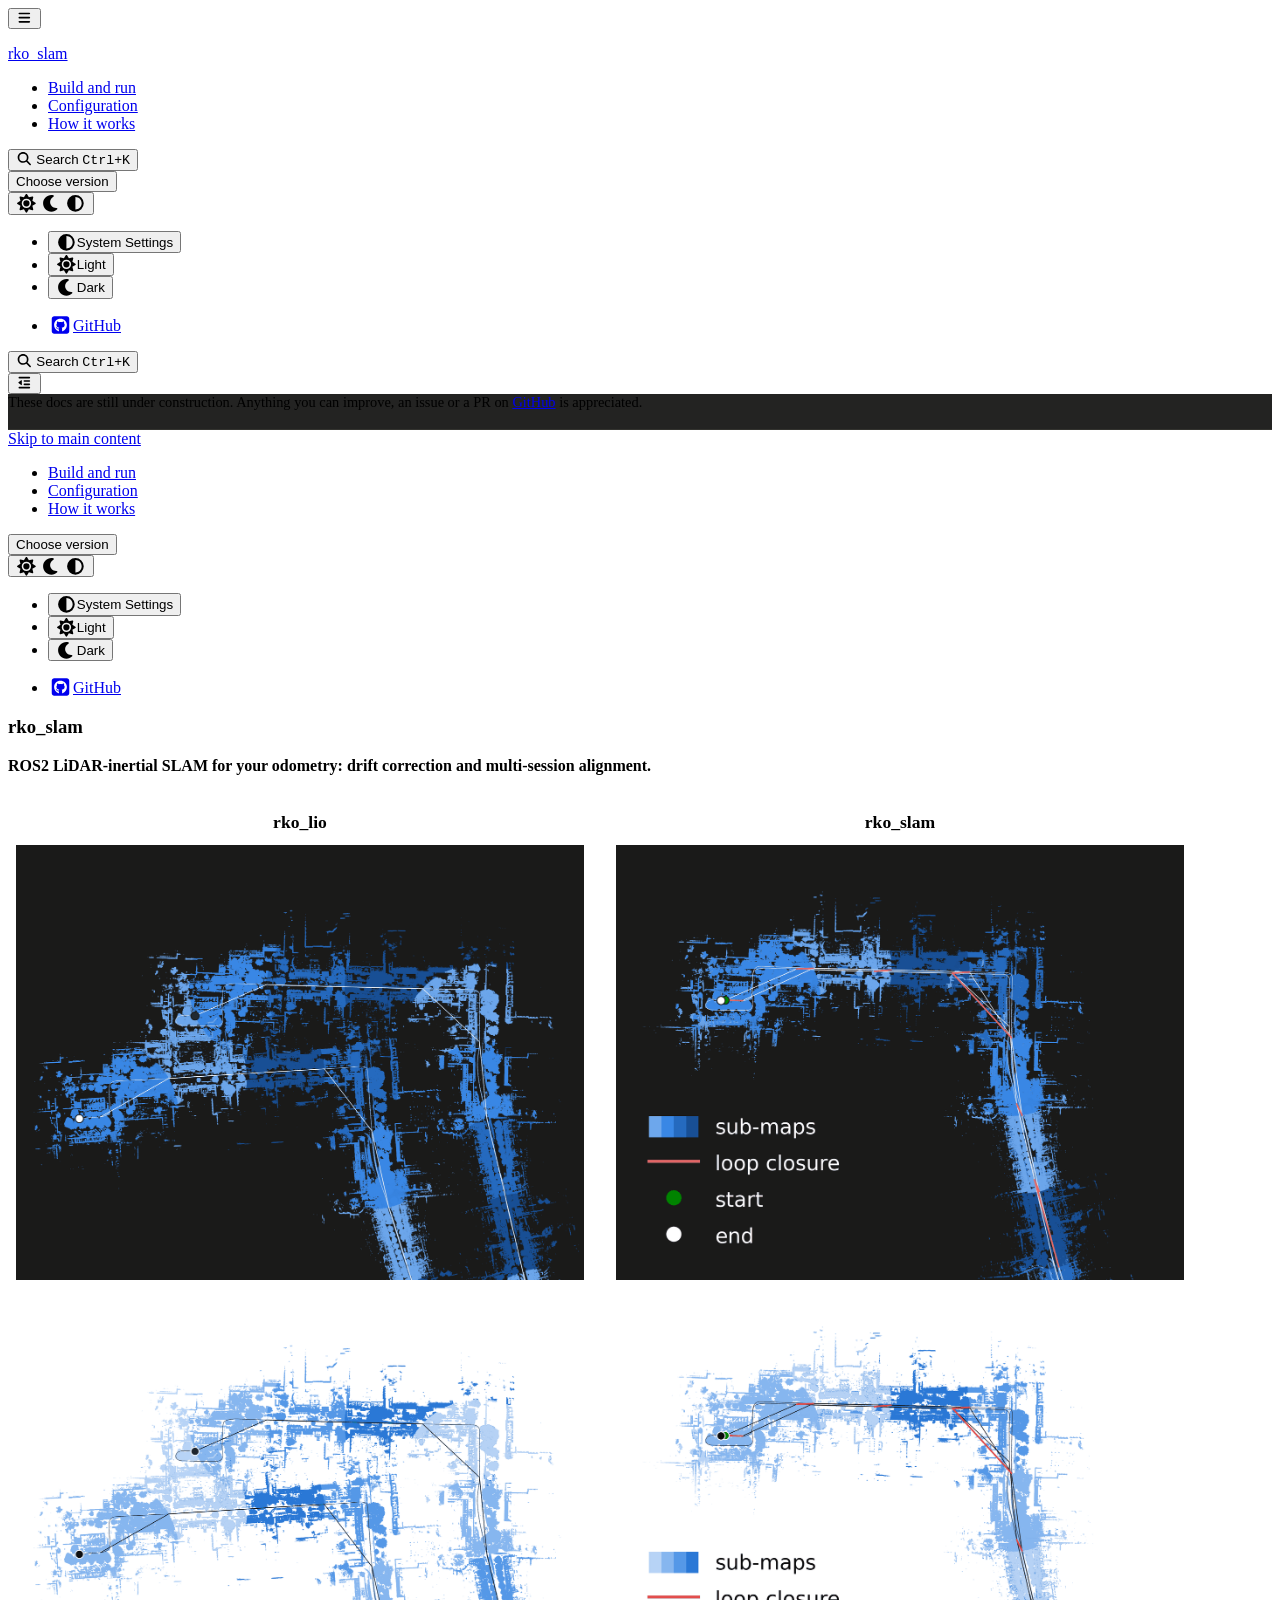
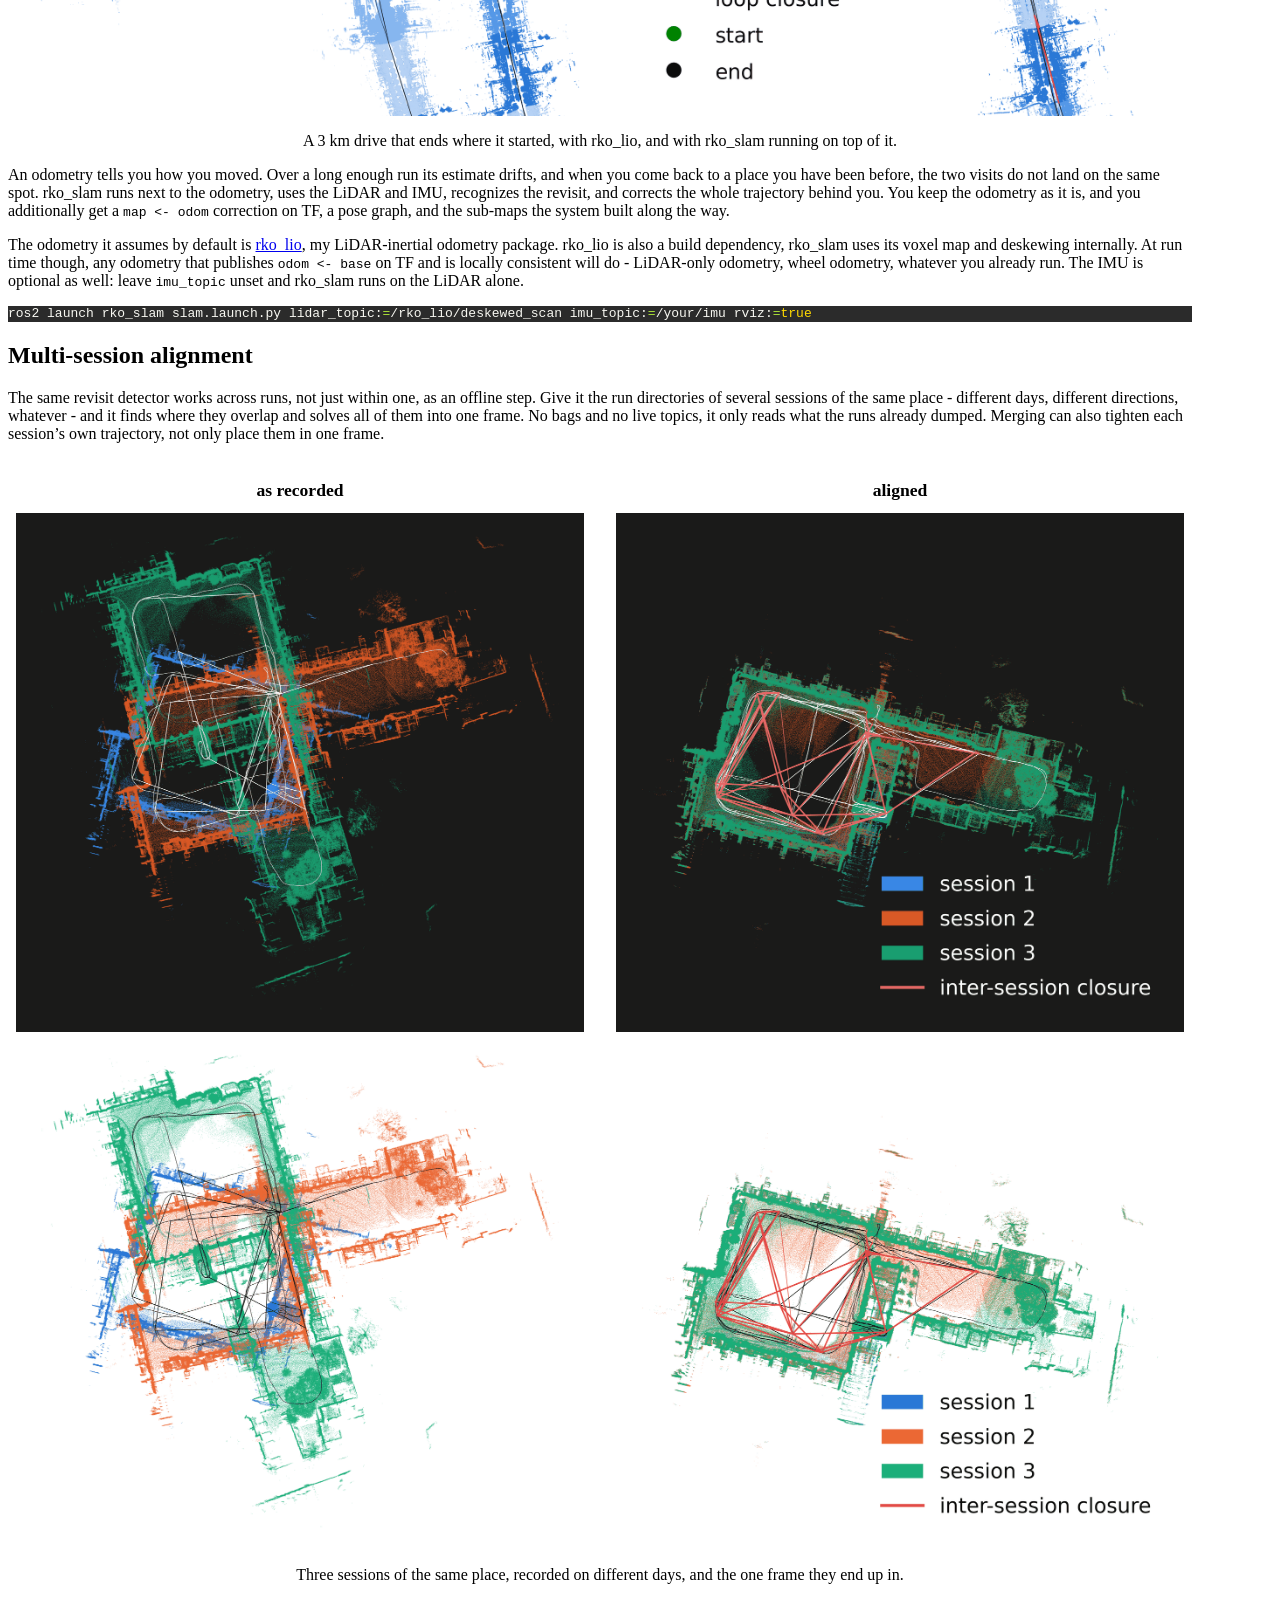
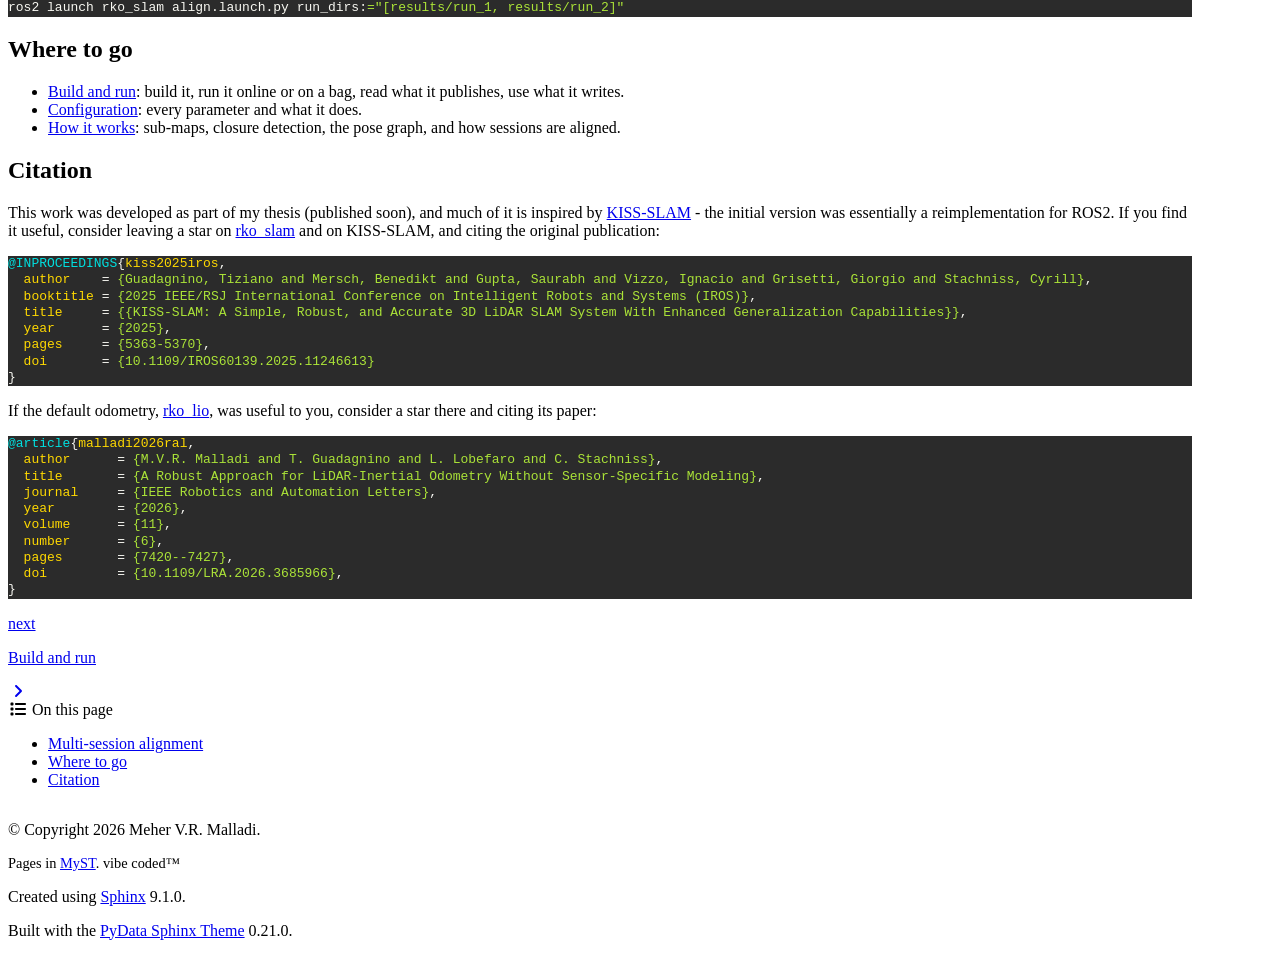
==== commit f1fb99a8: "deploy: 732fad3891d227a00a196949cad96d93aee4405e" ====
--- a/master/index.html
+++ b/master/index.html
@@ -7,7 +7,7 @@
   <head>
     <meta charset="utf-8" />
     <meta name="viewport" content="width=device-width, initial-scale=1.0" /><meta name="viewport" content="width=device-width, initial-scale=1" />
-<meta content="rko_slam is a ROS2 SLAM system on top of a LiDAR-inertial odometry: drift correction and multi-session alignment." name="description" />
+<meta content="rko_slam is ROS2 LiDAR-inertial SLAM for your odometry: drift correction and multi-session alignment." name="description" />
 
     <title>rko_slam &#8212; rko_slam: ROS2 LiDAR-inertial SLAM</title>
   
@@ -394,7 +394,7 @@
                   
   <section id="rko-slam">
 <h1>rko_slam<a class="headerlink" href="#rko-slam" title="Link to this heading">#</a></h1>
-<p><strong>ROS2 SLAM on top of a LiDAR-inertial odometry: drift correction and multi-session alignment.</strong></p>
+<p><strong>ROS2 LiDAR-inertial SLAM for your odometry: drift correction and multi-session alignment.</strong></p>
 <div class="pair">
   <figure><figcaption>rko_lio</figcaption><img class="only-dark" src="_static/img/loop_closing_odometry_dark.png" alt="a drive with the odometry alone"><img class="only-light" src="_static/img/loop_closing_odometry_light.png" alt="a drive with the odometry alone"></figure>
   <figure><figcaption>rko_slam</figcaption><img class="only-dark" src="_static/img/loop_closing_slam_dark.png" alt="the same drive with rko_slam running on top"><img class="only-light" src="_static/img/loop_closing_slam_light.png" alt="the same drive with rko_slam running on top"></figure>
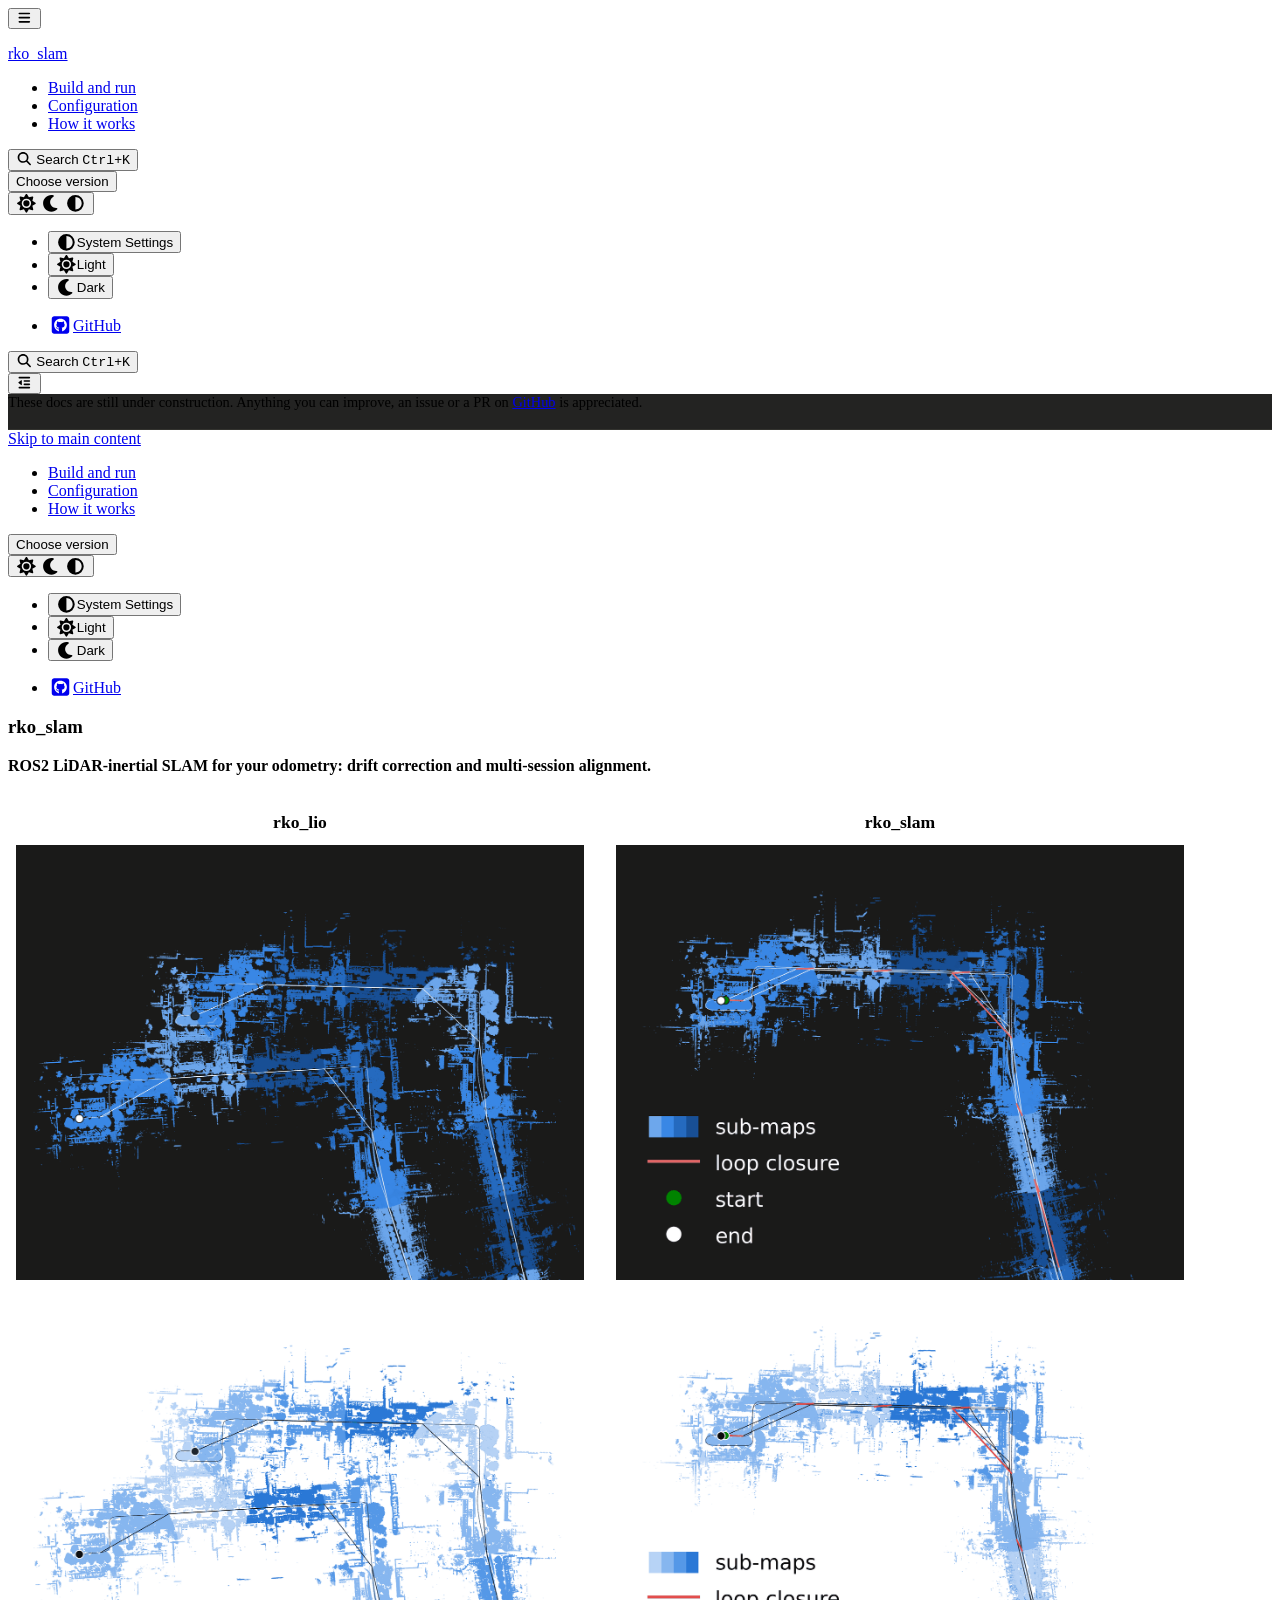
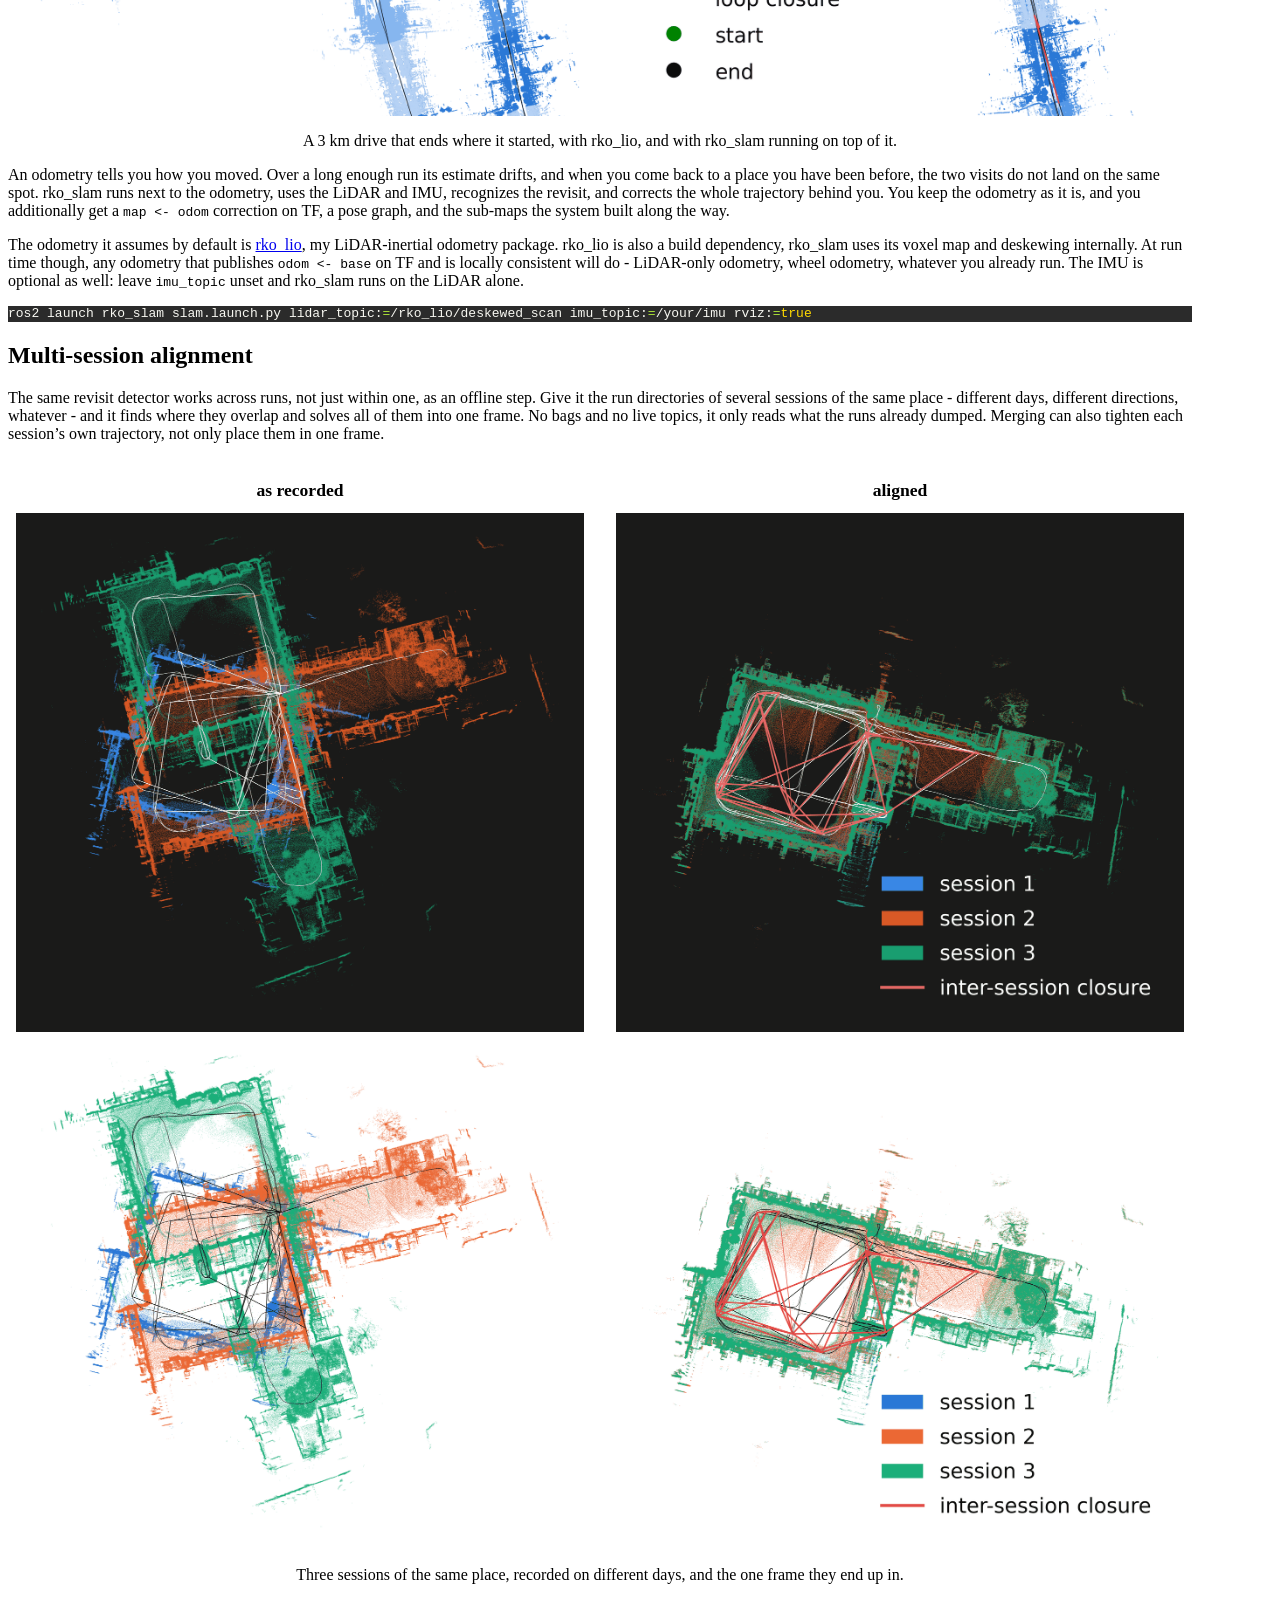
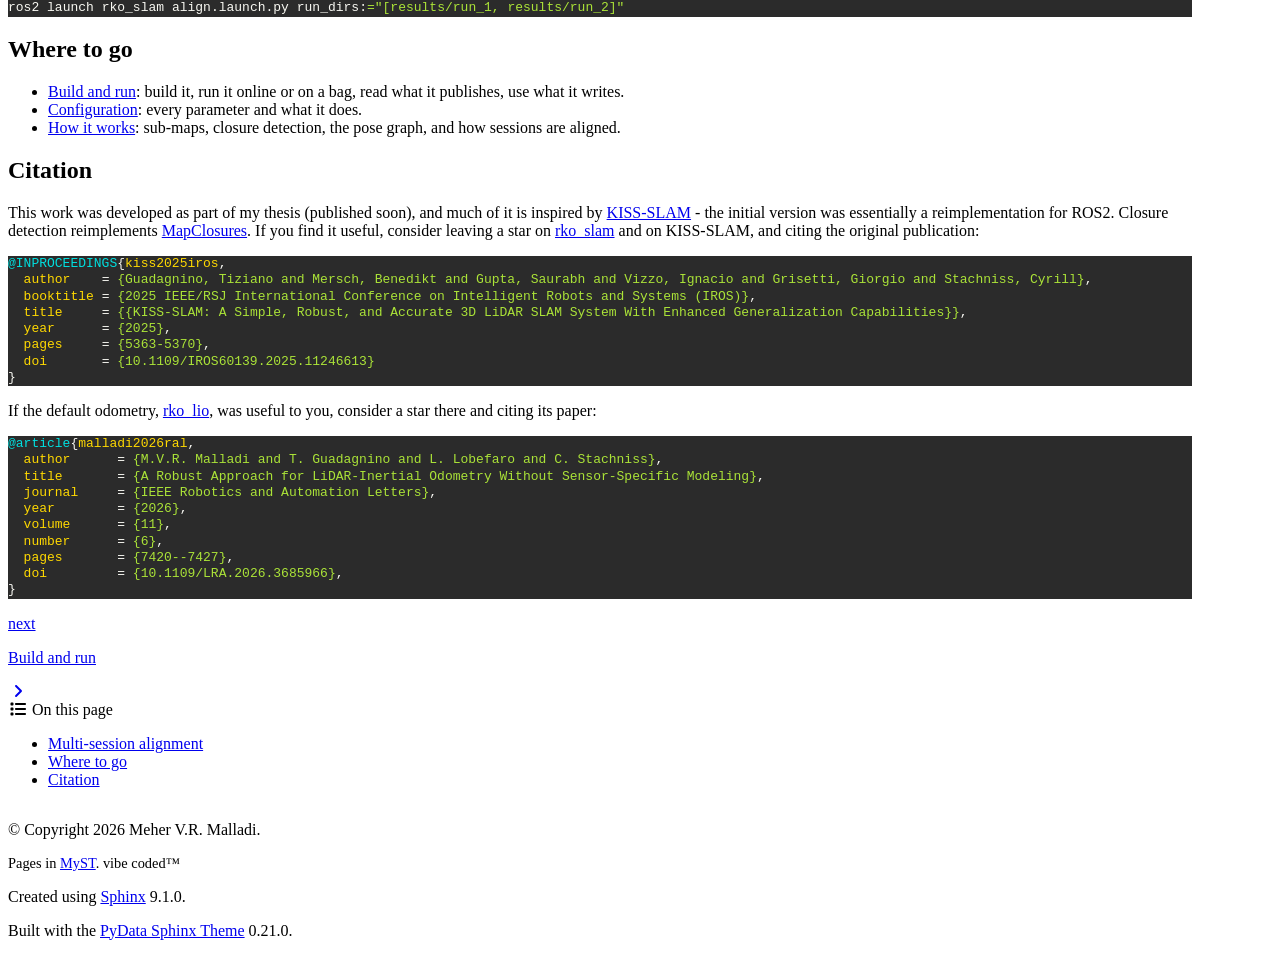
==== commit bcdad10c: "deploy: 7799a83f97cdd0693a7b31d8f92da43115573553" ====
--- a/master/index.html
+++ b/master/index.html
@@ -438,9 +438,9 @@
 <section id="citation">
 <h2>Citation<a class="headerlink" href="#citation" title="Link to this heading">#</a></h2>
 <p>This work was developed as part of my thesis (published soon), and much of it is inspired by
-<a class="reference external" href="https://github.com/PRBonn/kiss-slam">KISS-SLAM</a> - the initial version was essentially a reimplementation for ROS2. If
-you find it useful, consider leaving a star on <a class="reference external" href="https://github.com/PRBonn/rko_slam">rko_slam</a> and on KISS-SLAM, and
-citing the original publication:</p>
+<a class="reference external" href="https://github.com/PRBonn/kiss-slam">KISS-SLAM</a> - the initial version was essentially a reimplementation for ROS2.
+Closure detection reimplements <a class="reference external" href="https://github.com/PRBonn/MapClosures">MapClosures</a>. If you find it useful, consider
+leaving a star on <a class="reference external" href="https://github.com/PRBonn/rko_slam">rko_slam</a> and on KISS-SLAM, and citing the original publication:</p>
 <div class="highlight-bibtex notranslate"><div class="highlight"><pre><span></span><span class="nc">@INPROCEEDINGS</span><span class="p">{</span><span class="nl">kiss2025iros</span><span class="p">,</span>
 <span class="w">  </span><span class="na">author</span><span class="w">    </span><span class="p">=</span><span class="w"> </span><span class="s">{Guadagnino, Tiziano and Mersch, Benedikt and Gupta, Saurabh and Vizzo, Ignacio and Grisetti, Giorgio and Stachniss, Cyrill}</span><span class="p">,</span>
 <span class="w">  </span><span class="na">booktitle</span><span class="w"> </span><span class="p">=</span><span class="w"> </span><span class="s">{2025 IEEE/RSJ International Conference on Intelligent Robots and Systems (IROS)}</span><span class="p">,</span>
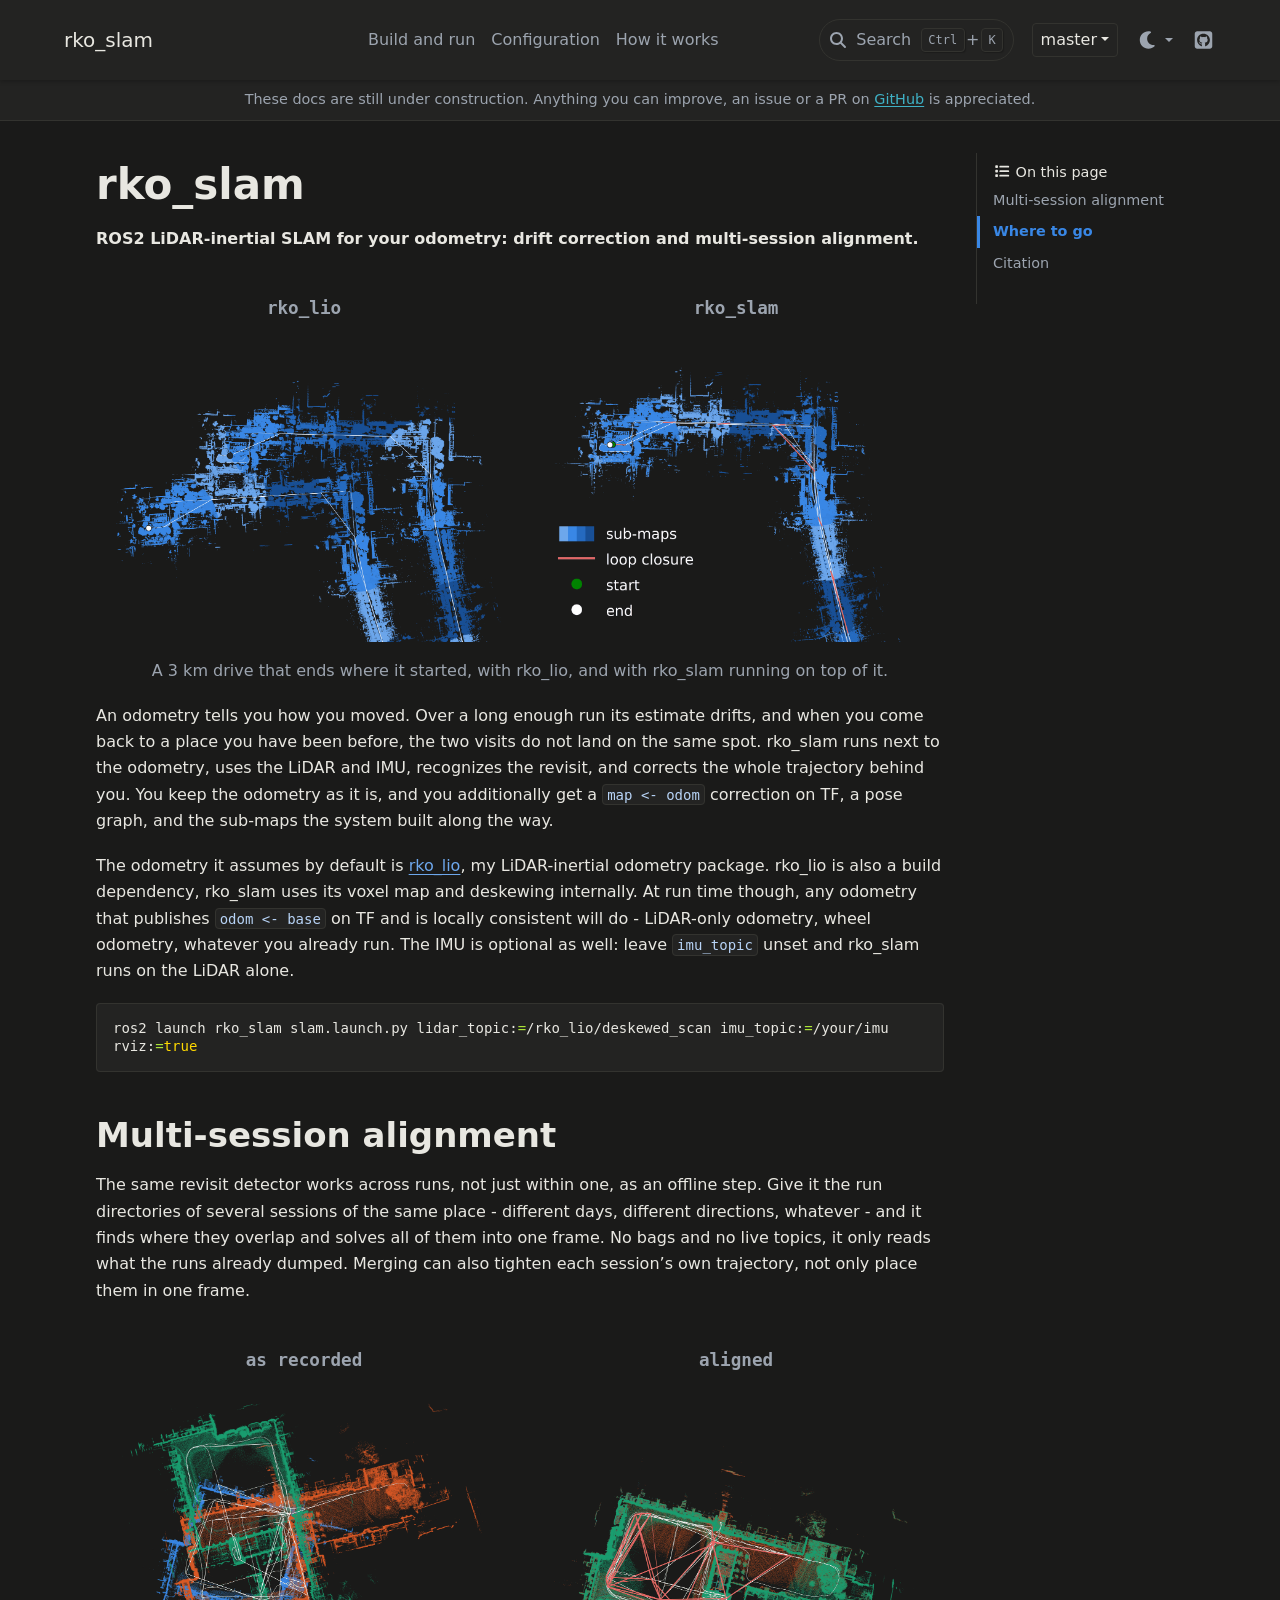
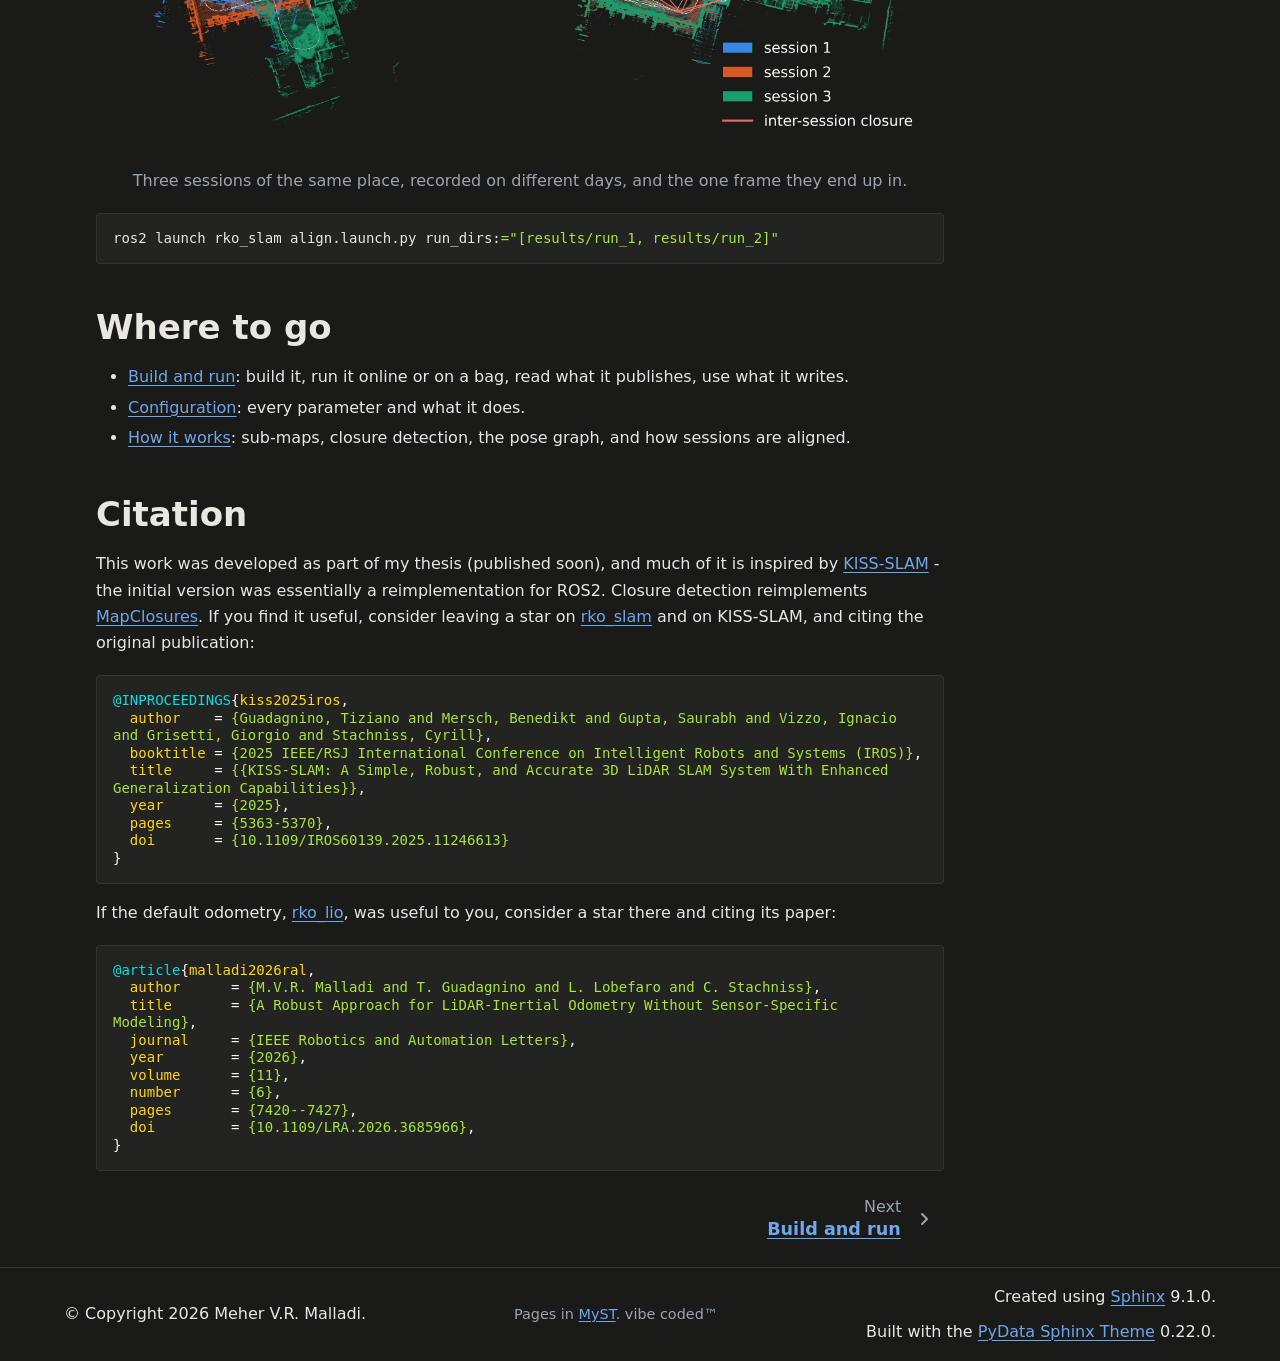
==== commit 0f314eea: "deploy: 58b07e9f95f2139cd0467115d61f22d48aa6dfd6" ====
--- a/master/index.html
+++ b/master/index.html
@@ -1,4 +1,3 @@
-
 <!DOCTYPE html>
 
 
@@ -28,24 +27,24 @@
   </noscript>
   
   <!-- Loaded before other Sphinx assets -->
-  <link href="_static/styles/theme.css?digest=cb8930eaaf36d9849b67" rel="stylesheet" />
-<link href="_static/styles/pydata-sphinx-theme.css?digest=cb8930eaaf36d9849b67" rel="stylesheet" />
+  <link href="_static/styles/theme.css?digest=64cc4de3f052d77215f0" rel="stylesheet" />
+<link href="_static/styles/pydata-sphinx-theme.css?digest=64cc4de3f052d77215f0" rel="stylesheet" />
 
     <link rel="stylesheet" type="text/css" href="_static/pygments.css?v=8f2a1f02" />
     <link rel="stylesheet" type="text/css" href="_static/custom.css?v=0a4a0d38" />
   
   <!-- So that users can add custom icons -->
-  <script defer src="_static/scripts/fontawesome.js?digest=cb8930eaaf36d9849b67"></script>
+  <script defer src="_static/scripts/fontawesome.js?digest=64cc4de3f052d77215f0"></script>
   <!-- Pre-loaded scripts that we'll load fully later -->
-  <link rel="preload" as="script" href="_static/scripts/bootstrap.js?digest=cb8930eaaf36d9849b67" />
-<link rel="preload" as="script" href="_static/scripts/pydata-sphinx-theme.js?digest=cb8930eaaf36d9849b67" />
+  <link rel="preload" as="script" href="_static/scripts/bootstrap.js?digest=64cc4de3f052d77215f0" />
+<link rel="preload" as="script" href="_static/scripts/pydata-sphinx-theme.js?digest=64cc4de3f052d77215f0" />
 
     <script src="_static/documentation_options.js?v=30d551ce"></script>
     <script src="_static/doctools.js?v=fd6eb6e6"></script>
     <script src="_static/sphinx_highlight.js?v=6ffebe34"></script>
     <script>DOCUMENTATION_OPTIONS.pagename = 'index';</script>
     <script>
-        DOCUMENTATION_OPTIONS.theme_version = '0.21.0';
+        DOCUMENTATION_OPTIONS.theme_version = '0.22.0';
         DOCUMENTATION_OPTIONS.theme_switcher_json_url = 'https://prbonn.github.io/rko_slam/switcher.json';
         DOCUMENTATION_OPTIONS.theme_switcher_version_match = 'master';
         DOCUMENTATION_OPTIONS.show_version_warning_banner =
@@ -109,7 +108,7 @@
   
     <header id="pst-header" class="bd-header navbar navbar-expand-lg bd-navbar d-print-none">
 <div class="bd-header__inner bd-page-width">
-  <button class="pst-navbar-icon sidebar-toggle primary-toggle" aria-label="Site navigation">
+  <button type="button" class="pst-navbar-icon sidebar-toggle primary-toggle" aria-label="Site navigation">
     <span class="fa-solid fa-bars"></span>
   </button>
   
@@ -174,7 +173,7 @@
         <div class="navbar-item navbar-persistent--container">
           
 
-<button class="btn search-button-field search-button__button pst-js-only" title="Search" aria-label="Search" data-bs-placement="bottom" data-bs-toggle="tooltip">
+<button type="button" class="btn search-button-field search-button__button pst-js-only" title="Search" aria-label="Search" data-bs-placement="bottom" data-bs-toggle="tooltip">
  <i class="fa-solid fa-magnifying-glass"></i>
  <span class="search-button__default-text">Search</span>
  <span class="search-button__kbd-shortcut"><kbd class="kbd-shortcut__modifier">Ctrl</kbd>+<kbd class="kbd-shortcut__modifier">K</kbd></span>
@@ -205,15 +204,15 @@
         <div class="navbar-item">
 
 <div class="theme-switch-container dropdown pst-js-only" data-bs-toggle="tooltip" data-bs-placement="bottom" title="Color mode">
-  <button class="btn btn-sm nav-link pst-navbar-icon theme-switch-button dropdown-toggle" aria-label="Color mode" data-bs-toggle="dropdown">
+  <button type="button" class="btn btn-sm nav-link pst-navbar-icon theme-switch-button dropdown-toggle" aria-label="Color mode" data-bs-toggle="dropdown">
     <i class="theme-switch fa-solid fa-sun fa-lg fa-fw" data-mode="light" title="Light"></i>
     <i class="theme-switch fa-solid fa-moon fa-lg fa-fw" data-mode="dark" title="Dark"></i>
     <i class="theme-switch fa-solid fa-circle-half-stroke fa-lg fa-fw" data-mode="auto" title="System Settings"></i>
   </button>
   <ul class="dropdown-menu dropdown-menu-end">
-    <li><button class="dropdown-item d-flex align-items-center theme-change-button" data-mode="auto"><i class="fa-solid fa-circle-half-stroke fa-lg fa-fw me-1"></i>System Settings</button></li>
-    <li><button class="dropdown-item d-flex align-items-center theme-change-button" data-mode="light"><i class="fa-solid fa-sun fa-lg fa-fw me-1"></i>Light</button></li>
-    <li><button class="dropdown-item d-flex align-items-center theme-change-button" data-mode="dark"><i class="fa-solid fa-moon fa-lg fa-fw me-1"></i>Dark</button></li>
+    <li><button type="button" class="dropdown-item d-flex align-items-center theme-change-button" data-mode="auto"><i class="fa-solid fa-circle-half-stroke fa-lg fa-fw me-1"></i>System Settings</button></li>
+    <li><button type="button" class="dropdown-item d-flex align-items-center theme-change-button" data-mode="light"><i class="fa-solid fa-sun fa-lg fa-fw me-1"></i>Light</button></li>
+    <li><button type="button" class="dropdown-item d-flex align-items-center theme-change-button" data-mode="dark"><i class="fa-solid fa-moon fa-lg fa-fw me-1"></i>Dark</button></li>
   </ul>
 </div></div>
       
@@ -239,7 +238,7 @@
   
     <div class="navbar-persistent--mobile">
 
-<button class="btn search-button-field search-button__button pst-js-only" title="Search" aria-label="Search" data-bs-placement="bottom" data-bs-toggle="tooltip">
+<button type="button" class="btn search-button-field search-button__button pst-js-only" title="Search" aria-label="Search" data-bs-placement="bottom" data-bs-toggle="tooltip">
  <i class="fa-solid fa-magnifying-glass"></i>
  <span class="search-button__default-text">Search</span>
  <span class="search-button__kbd-shortcut"><kbd class="kbd-shortcut__modifier">Ctrl</kbd>+<kbd class="kbd-shortcut__modifier">K</kbd></span>
@@ -248,7 +247,7 @@
   
 
   
-    <button class="pst-navbar-icon sidebar-toggle secondary-toggle" aria-label="On this page">
+    <button type="button" class="pst-navbar-icon sidebar-toggle secondary-toggle" aria-label="On this page">
       <span class="fa-solid fa-outdent"></span>
     </button>
   
@@ -333,15 +332,15 @@
           <div class="navbar-item">
 
 <div class="theme-switch-container dropdown pst-js-only" data-bs-toggle="tooltip" data-bs-placement="bottom" title="Color mode">
-  <button class="btn btn-sm nav-link pst-navbar-icon theme-switch-button dropdown-toggle" aria-label="Color mode" data-bs-toggle="dropdown">
+  <button type="button" class="btn btn-sm nav-link pst-navbar-icon theme-switch-button dropdown-toggle" aria-label="Color mode" data-bs-toggle="dropdown">
     <i class="theme-switch fa-solid fa-sun fa-lg fa-fw" data-mode="light" title="Light"></i>
     <i class="theme-switch fa-solid fa-moon fa-lg fa-fw" data-mode="dark" title="Dark"></i>
     <i class="theme-switch fa-solid fa-circle-half-stroke fa-lg fa-fw" data-mode="auto" title="System Settings"></i>
   </button>
   <ul class="dropdown-menu dropdown-menu-end">
-    <li><button class="dropdown-item d-flex align-items-center theme-change-button" data-mode="auto"><i class="fa-solid fa-circle-half-stroke fa-lg fa-fw me-1"></i>System Settings</button></li>
-    <li><button class="dropdown-item d-flex align-items-center theme-change-button" data-mode="light"><i class="fa-solid fa-sun fa-lg fa-fw me-1"></i>Light</button></li>
-    <li><button class="dropdown-item d-flex align-items-center theme-change-button" data-mode="dark"><i class="fa-solid fa-moon fa-lg fa-fw me-1"></i>Dark</button></li>
+    <li><button type="button" class="dropdown-item d-flex align-items-center theme-change-button" data-mode="auto"><i class="fa-solid fa-circle-half-stroke fa-lg fa-fw me-1"></i>System Settings</button></li>
+    <li><button type="button" class="dropdown-item d-flex align-items-center theme-change-button" data-mode="light"><i class="fa-solid fa-sun fa-lg fa-fw me-1"></i>Light</button></li>
+    <li><button type="button" class="dropdown-item d-flex align-items-center theme-change-button" data-mode="dark"><i class="fa-solid fa-moon fa-lg fa-fw me-1"></i>Dark</button></li>
   </ul>
 </div></div>
         
@@ -527,8 +526,8 @@
   </div>
   
   <!-- Scripts loaded after <body> so the DOM is not blocked -->
-  <script defer src="_static/scripts/bootstrap.js?digest=cb8930eaaf36d9849b67"></script>
-<script defer src="_static/scripts/pydata-sphinx-theme.js?digest=cb8930eaaf36d9849b67"></script>
+  <script defer src="_static/scripts/bootstrap.js?digest=64cc4de3f052d77215f0"></script>
+<script defer src="_static/scripts/pydata-sphinx-theme.js?digest=64cc4de3f052d77215f0"></script>
 
   <footer class="bd-footer">
 <div class="bd-footer__inner bd-page-width">
@@ -561,14 +560,13 @@
 
   <p class="sphinx-version">
     Created using <a href="https://www.sphinx-doc.org/">Sphinx</a> 9.1.0.
-    <br/>
   </p>
 </div>
       
         <div class="footer-item">
 <p class="theme-version">
   <!-- # L10n: Setting the PST URL as an argument as this does not need to be localized -->
-  Built with the <a href="https://pydata-sphinx-theme.readthedocs.io/en/stable/index.html">PyData Sphinx Theme</a> 0.21.0.
+  Built with the <a href="https://pydata-sphinx-theme.readthedocs.io/en/stable/index.html">PyData Sphinx Theme</a> 0.22.0.
 </p></div>
       
     </div>
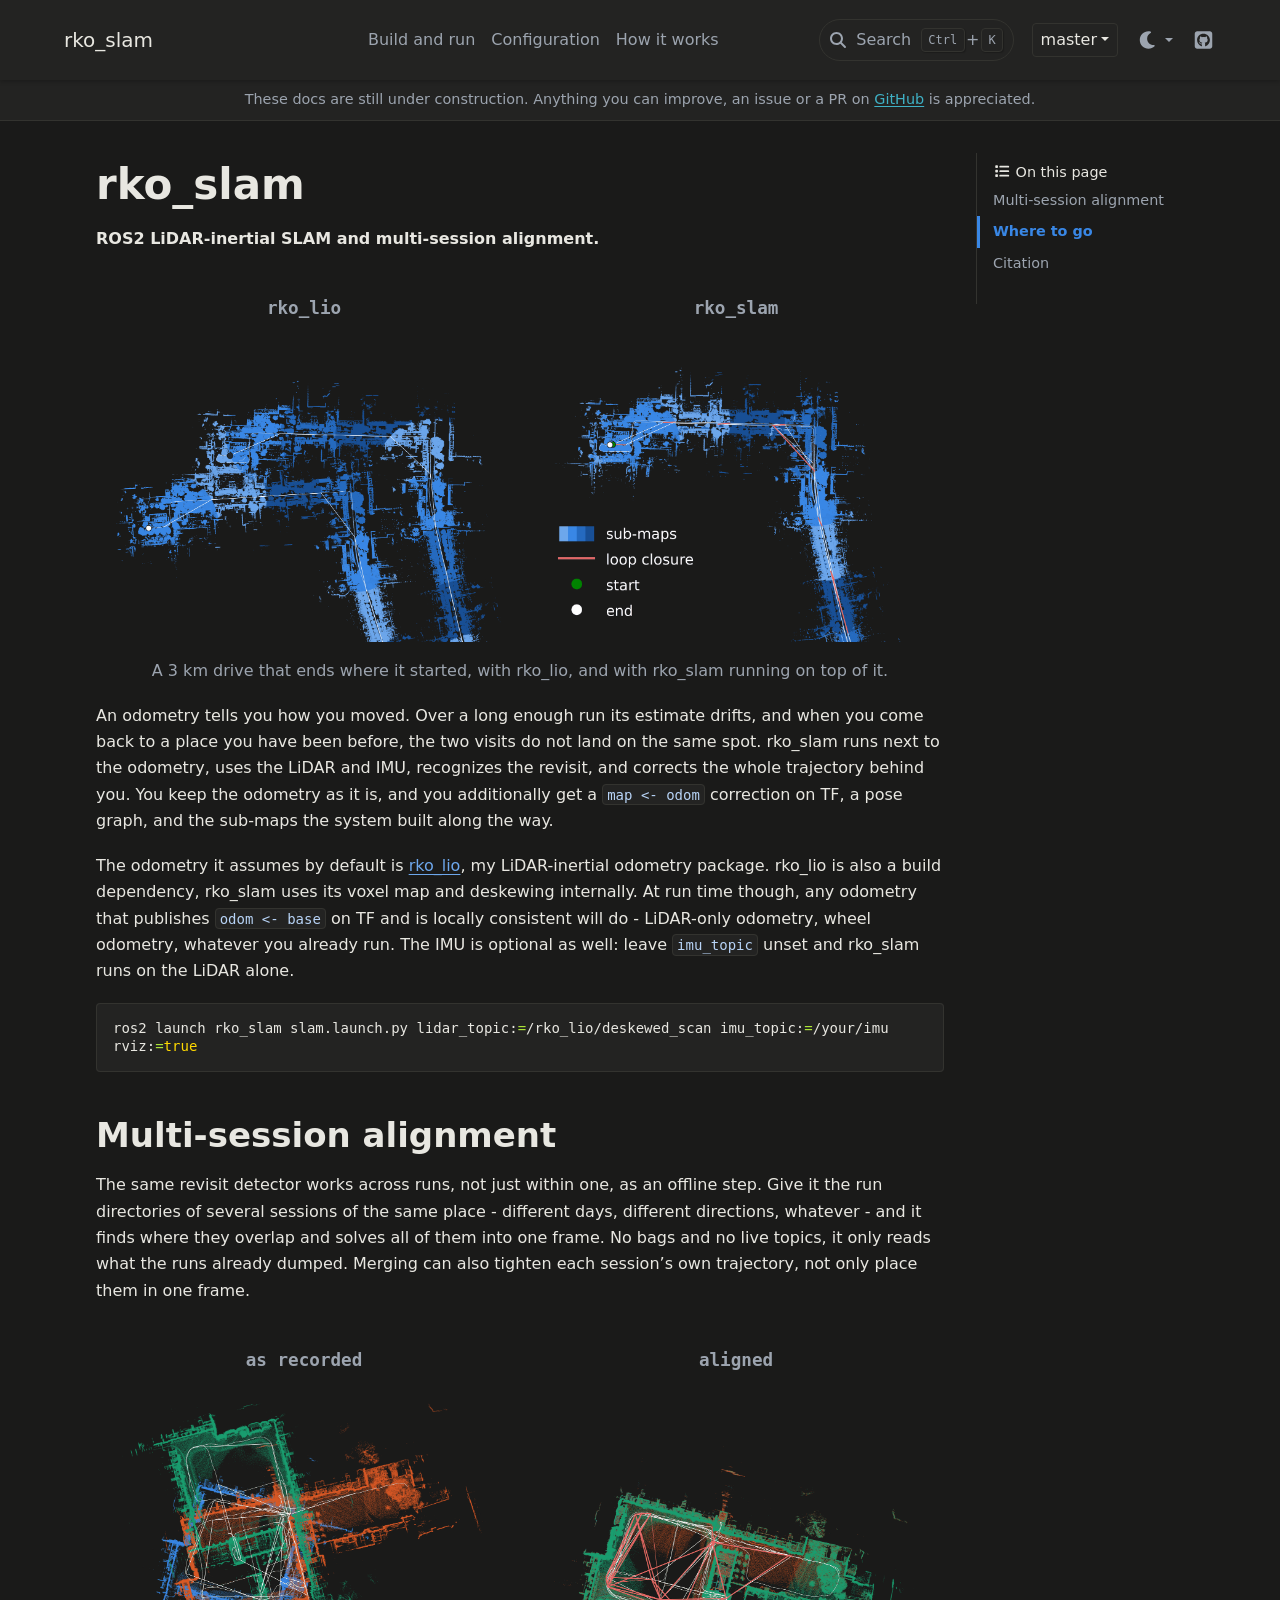
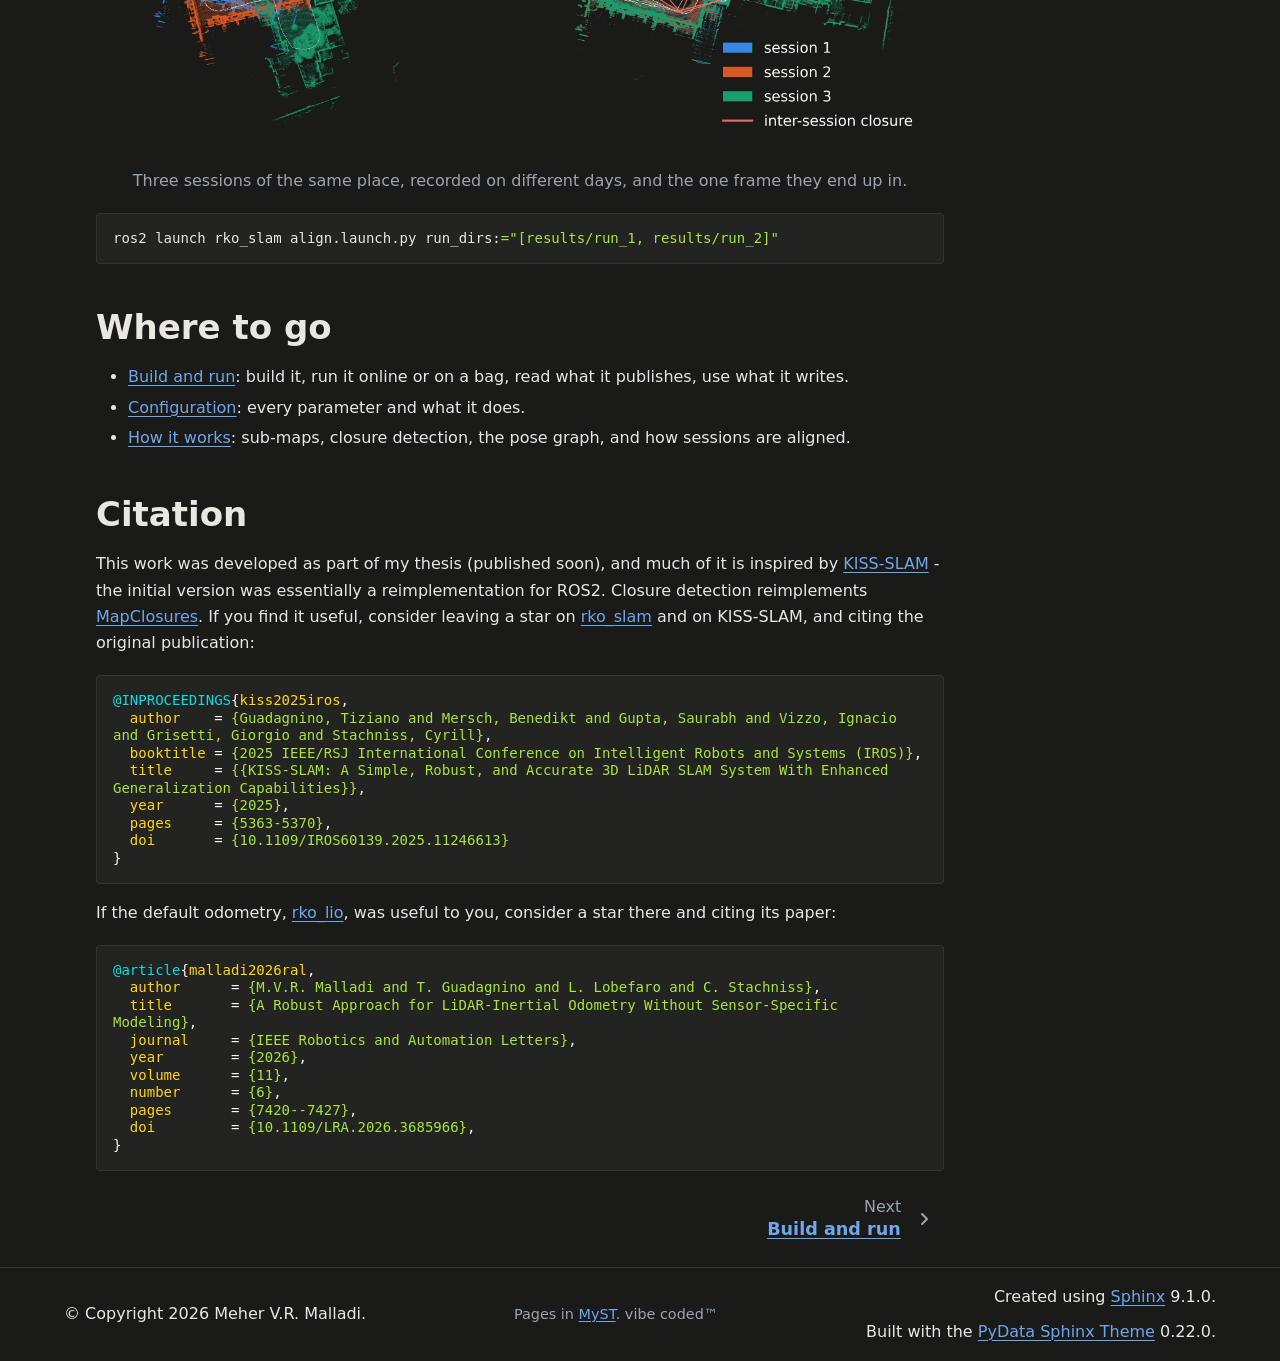
==== commit 72d0e0b9: "deploy: 69c2730c365d3efb547c3818b7010fdb1ed03908" ====
--- a/master/index.html
+++ b/master/index.html
@@ -6,7 +6,7 @@
   <head>
     <meta charset="utf-8" />
     <meta name="viewport" content="width=device-width, initial-scale=1.0" /><meta name="viewport" content="width=device-width, initial-scale=1" />
-<meta content="rko_slam is ROS2 LiDAR-inertial SLAM for your odometry: drift correction and multi-session alignment." name="description" />
+<meta content="rko_slam is ROS2 LiDAR-inertial SLAM and multi-session alignment." name="description" />
 
     <title>rko_slam &#8212; rko_slam: ROS2 LiDAR-inertial SLAM</title>
   
@@ -393,7 +393,7 @@
                   
   <section id="rko-slam">
 <h1>rko_slam<a class="headerlink" href="#rko-slam" title="Link to this heading">#</a></h1>
-<p><strong>ROS2 LiDAR-inertial SLAM for your odometry: drift correction and multi-session alignment.</strong></p>
+<p><strong>ROS2 LiDAR-inertial SLAM and multi-session alignment.</strong></p>
 <div class="pair">
   <figure><figcaption>rko_lio</figcaption><img class="only-dark" src="_static/img/loop_closing_odometry_dark.png" alt="a drive with the odometry alone"><img class="only-light" src="_static/img/loop_closing_odometry_light.png" alt="a drive with the odometry alone"></figure>
   <figure><figcaption>rko_slam</figcaption><img class="only-dark" src="_static/img/loop_closing_slam_dark.png" alt="the same drive with rko_slam running on top"><img class="only-light" src="_static/img/loop_closing_slam_light.png" alt="the same drive with rko_slam running on top"></figure>
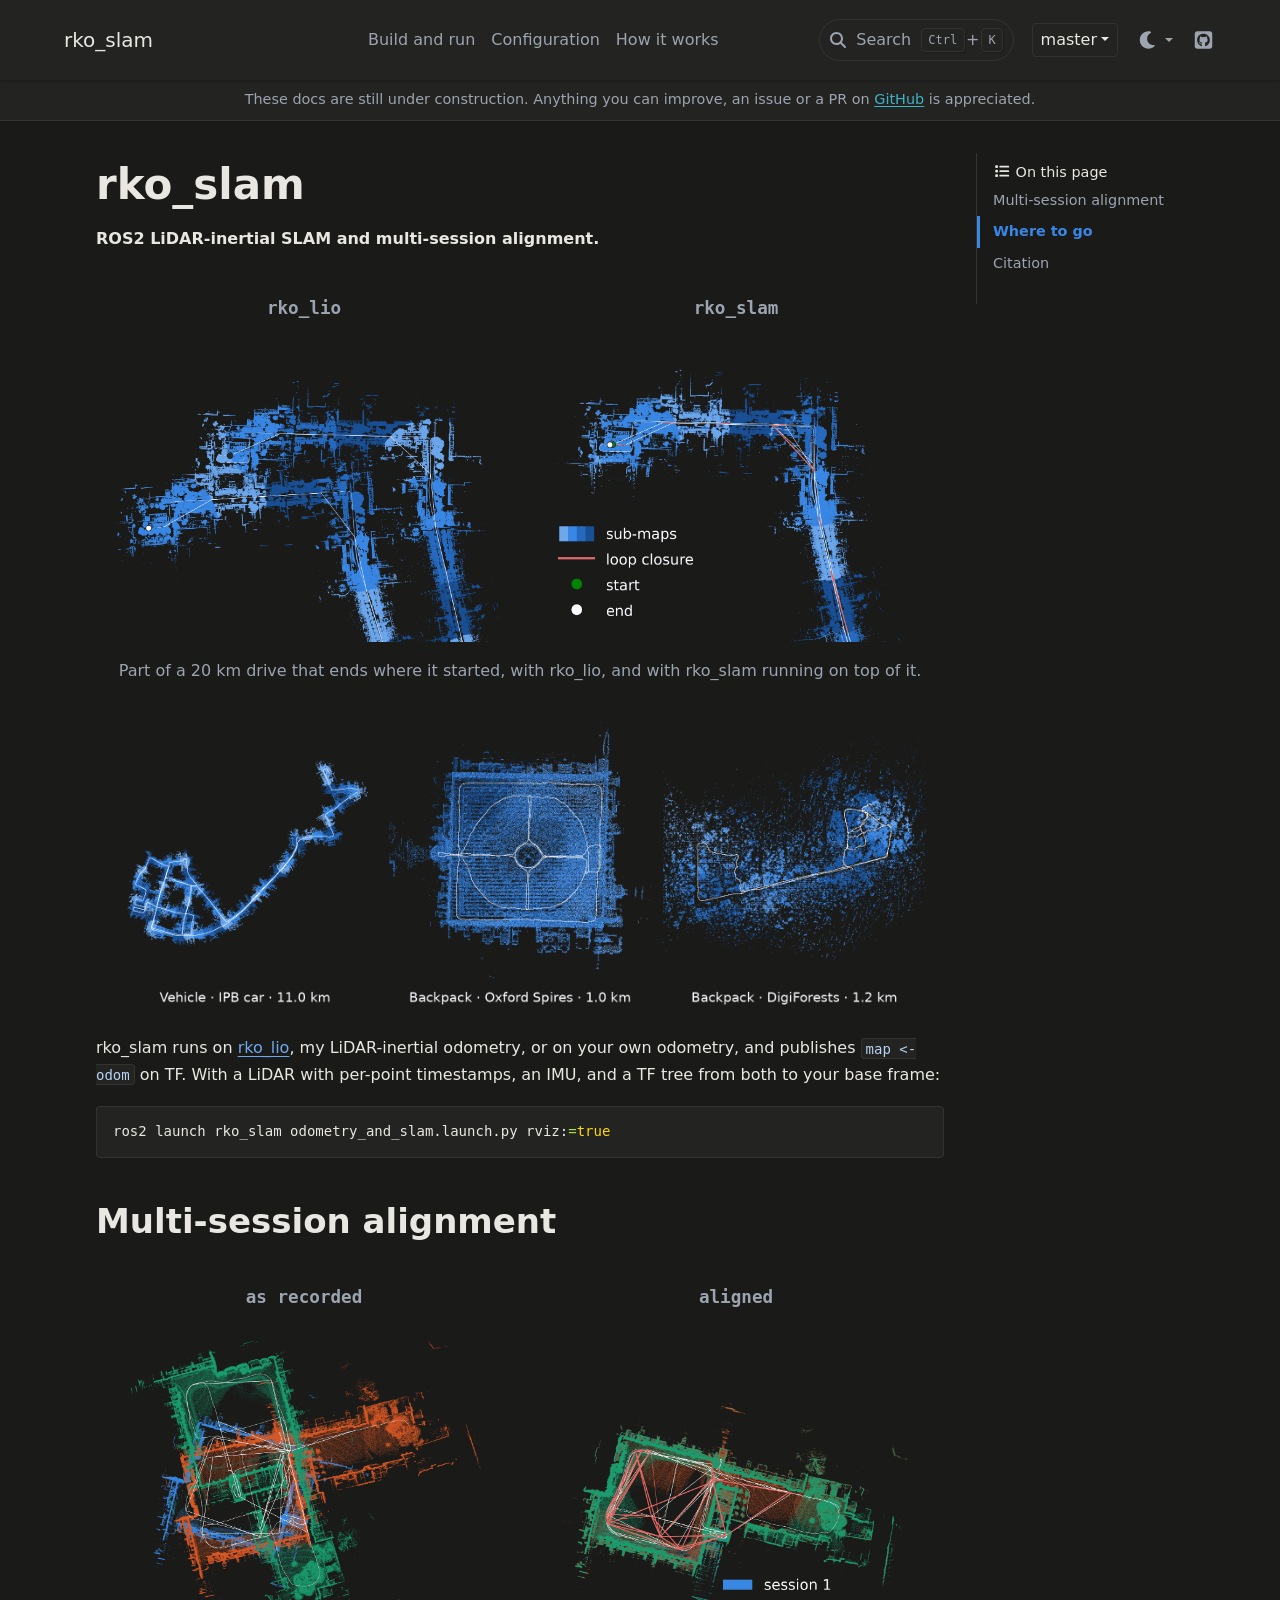
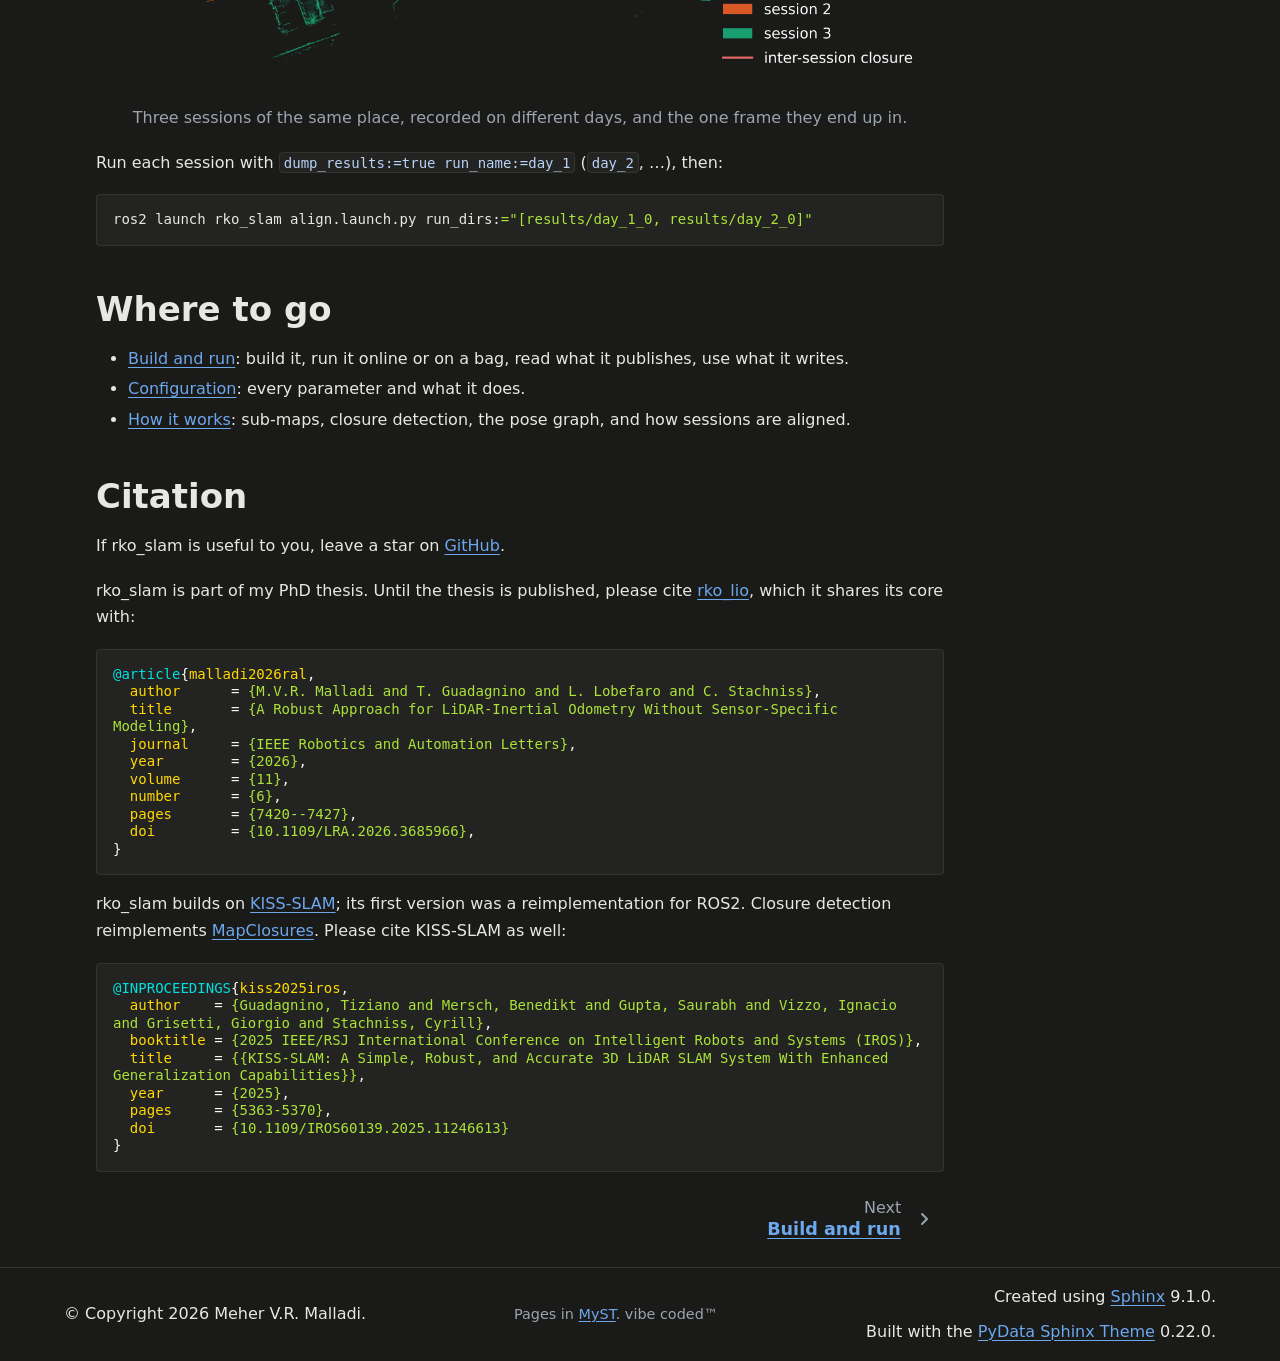
==== commit dd088425: "deploy: 4f305c9930f5a056097ad47242aa183f3d5caa2d" ====
--- a/master/index.html
+++ b/master/index.html
@@ -398,30 +398,26 @@
   <figure><figcaption>rko_lio</figcaption><img class="only-dark" src="_static/img/loop_closing_odometry_dark.png" alt="a drive with the odometry alone"><img class="only-light" src="_static/img/loop_closing_odometry_light.png" alt="a drive with the odometry alone"></figure>
   <figure><figcaption>rko_slam</figcaption><img class="only-dark" src="_static/img/loop_closing_slam_dark.png" alt="the same drive with rko_slam running on top"><img class="only-light" src="_static/img/loop_closing_slam_light.png" alt="the same drive with rko_slam running on top"></figure>
 </div>
-<p class="pair-caption">A 3 km drive that ends where it started, with rko_lio, and with rko_slam running on top of it.</p>
-<p>An odometry tells you how you moved. Over a long enough run its estimate drifts, and when you come back to a place you
-have been before, the two visits do not land on the same spot. rko_slam runs next to the odometry, uses the LiDAR and
-IMU, recognizes the revisit, and corrects the whole trajectory behind you. You keep the odometry as it is, and you
-additionally get a <code class="docutils literal notranslate"><span class="pre">map</span> <span class="pre">&lt;-</span> <span class="pre">odom</span></code> correction on TF, a pose graph, and the sub-maps the system built along the way.</p>
-<p>The odometry it assumes by default is <a class="reference external" href="https://github.com/PRBonn/rko_lio">rko_lio</a>, my LiDAR-inertial odometry package.
-rko_lio is also a build dependency, rko_slam uses its voxel map and deskewing internally. At run time though, any
-odometry that publishes <code class="docutils literal notranslate"><span class="pre">odom</span> <span class="pre">&lt;-</span> <span class="pre">base</span></code> on TF and is locally consistent will do - LiDAR-only odometry, wheel odometry,
-whatever you already run. The IMU is optional as well: leave <code class="docutils literal notranslate"><span class="pre">imu_topic</span></code> unset and rko_slam runs on the LiDAR alone.</p>
-<div class="highlight-bash notranslate"><div class="highlight"><pre><span></span>ros2<span class="w"> </span>launch<span class="w"> </span>rko_slam<span class="w"> </span>slam.launch.py<span class="w"> </span>lidar_topic:<span class="o">=</span>/rko_lio/deskewed_scan<span class="w"> </span>imu_topic:<span class="o">=</span>/your/imu<span class="w"> </span>rviz:<span class="o">=</span><span class="nb">true</span>
+<p class="pair-caption">Part of a 20 km drive that ends where it started, with rko_lio, and with rko_slam running on top of it.</p>
+<figure>
+  <img class="only-dark" src="_static/img/platforms_dark.png" alt="Three closed maps: a vehicle run, a backpack run on Oxford Spires, and a backpack run in a DigiForests forest">
+  <img class="only-light" src="_static/img/readme_platforms_light.png" alt="Three closed maps: a vehicle run, a backpack run on Oxford Spires, and a backpack run in a DigiForests forest">
+</figure>
+<p>rko_slam runs on <a class="reference external" href="https://github.com/PRBonn/rko_lio">rko_lio</a>, my LiDAR-inertial odometry, or on your own odometry, and
+publishes <code class="docutils literal notranslate"><span class="pre">map</span> <span class="pre">&lt;-</span> <span class="pre">odom</span></code> on TF. With a LiDAR with per-point timestamps, an IMU, and a TF tree from both to your base
+frame:</p>
+<div class="highlight-bash notranslate"><div class="highlight"><pre><span></span>ros2<span class="w"> </span>launch<span class="w"> </span>rko_slam<span class="w"> </span>odometry_and_slam.launch.py<span class="w"> </span>rviz:<span class="o">=</span><span class="nb">true</span>
 </pre></div>
 </div>
 <section id="multi-session-alignment">
 <h2>Multi-session alignment<a class="headerlink" href="#multi-session-alignment" title="Link to this heading">#</a></h2>
-<p>The same revisit detector works across runs, not just within one, as an offline step. Give it the run directories of
-several sessions of the same place - different days, different directions, whatever - and it finds where they overlap
-and solves all of them into one frame. No bags and no live topics, it only reads what the runs already dumped. Merging
-can also tighten each session’s own trajectory, not only place them in one frame.</p>
 <div class="pair">
   <figure><figcaption>as recorded</figcaption><img class="only-dark" src="_static/img/multi_session_recorded_dark.png" alt="three sessions, each in its own frame"><img class="only-light" src="_static/img/multi_session_recorded_light.png" alt="three sessions, each in its own frame"></figure>
   <figure><figcaption>aligned</figcaption><img class="only-dark" src="_static/img/multi_session_aligned_dark.png" alt="the same three sessions in one frame"><img class="only-light" src="_static/img/multi_session_aligned_light.png" alt="the same three sessions in one frame"></figure>
 </div>
 <p class="pair-caption">Three sessions of the same place, recorded on different days, and the one frame they end up in.</p>
-<div class="highlight-bash notranslate"><div class="highlight"><pre><span></span>ros2<span class="w"> </span>launch<span class="w"> </span>rko_slam<span class="w"> </span>align.launch.py<span class="w"> </span>run_dirs:<span class="o">=</span><span class="s2">"[results/run_1, results/run_2]"</span>
+<p>Run each session with <code class="docutils literal notranslate"><span class="pre">dump_results:=true</span> <span class="pre">run_name:=day_1</span></code> (<code class="docutils literal notranslate"><span class="pre">day_2</span></code>, …), then:</p>
+<div class="highlight-bash notranslate"><div class="highlight"><pre><span></span>ros2<span class="w"> </span>launch<span class="w"> </span>rko_slam<span class="w"> </span>align.launch.py<span class="w"> </span>run_dirs:<span class="o">=</span><span class="s2">"[results/day_1_0, results/day_2_0]"</span>
 </pre></div>
 </div>
 </section>
@@ -436,22 +432,9 @@
 </section>
 <section id="citation">
 <h2>Citation<a class="headerlink" href="#citation" title="Link to this heading">#</a></h2>
-<p>This work was developed as part of my thesis (published soon), and much of it is inspired by
-<a class="reference external" href="https://github.com/PRBonn/kiss-slam">KISS-SLAM</a> - the initial version was essentially a reimplementation for ROS2.
-Closure detection reimplements <a class="reference external" href="https://github.com/PRBonn/MapClosures">MapClosures</a>. If you find it useful, consider
-leaving a star on <a class="reference external" href="https://github.com/PRBonn/rko_slam">rko_slam</a> and on KISS-SLAM, and citing the original publication:</p>
-<div class="highlight-bibtex notranslate"><div class="highlight"><pre><span></span><span class="nc">@INPROCEEDINGS</span><span class="p">{</span><span class="nl">kiss2025iros</span><span class="p">,</span>
-<span class="w">  </span><span class="na">author</span><span class="w">    </span><span class="p">=</span><span class="w"> </span><span class="s">{Guadagnino, Tiziano and Mersch, Benedikt and Gupta, Saurabh and Vizzo, Ignacio and Grisetti, Giorgio and Stachniss, Cyrill}</span><span class="p">,</span>
-<span class="w">  </span><span class="na">booktitle</span><span class="w"> </span><span class="p">=</span><span class="w"> </span><span class="s">{2025 IEEE/RSJ International Conference on Intelligent Robots and Systems (IROS)}</span><span class="p">,</span>
-<span class="w">  </span><span class="na">title</span><span class="w">     </span><span class="p">=</span><span class="w"> </span><span class="s">{{KISS-SLAM: A Simple, Robust, and Accurate 3D LiDAR SLAM System With Enhanced Generalization Capabilities}}</span><span class="p">,</span>
-<span class="w">  </span><span class="na">year</span><span class="w">      </span><span class="p">=</span><span class="w"> </span><span class="s">{2025}</span><span class="p">,</span>
-<span class="w">  </span><span class="na">pages</span><span class="w">     </span><span class="p">=</span><span class="w"> </span><span class="s">{5363-5370}</span><span class="p">,</span>
-<span class="w">  </span><span class="na">doi</span><span class="w">       </span><span class="p">=</span><span class="w"> </span><span class="s">{10.1109/IROS60139.2025.11246613}</span>
-<span class="p">}</span>
-</pre></div>
-</div>
-<p>If the default odometry, <a class="reference external" href="https://github.com/PRBonn/rko_lio">rko_lio</a>, was useful to you, consider a star there and
-citing its paper:</p>
+<p>If rko_slam is useful to you, leave a star on <a class="reference external" href="https://github.com/PRBonn/rko_slam">GitHub</a>.</p>
+<p>rko_slam is part of my PhD thesis. Until the thesis is published, please cite
+<a class="reference external" href="https://github.com/PRBonn/rko_lio">rko_lio</a>, which it shares its core with:</p>
 <div class="highlight-bibtex notranslate"><div class="highlight"><pre><span></span><span class="nc">@article</span><span class="p">{</span><span class="nl">malladi2026ral</span><span class="p">,</span>
 <span class="w">  </span><span class="na">author</span><span class="w">      </span><span class="p">=</span><span class="w"> </span><span class="s">{M.V.R. Malladi and T. Guadagnino and L. Lobefaro and C. Stachniss}</span><span class="p">,</span>
 <span class="w">  </span><span class="na">title</span><span class="w">       </span><span class="p">=</span><span class="w"> </span><span class="s">{A Robust Approach for LiDAR-Inertial Odometry Without Sensor-Specific Modeling}</span><span class="p">,</span>
@@ -461,6 +444,18 @@
 <span class="w">  </span><span class="na">number</span><span class="w">      </span><span class="p">=</span><span class="w"> </span><span class="s">{6}</span><span class="p">,</span>
 <span class="w">  </span><span class="na">pages</span><span class="w">       </span><span class="p">=</span><span class="w"> </span><span class="s">{7420--7427}</span><span class="p">,</span>
 <span class="w">  </span><span class="na">doi</span><span class="w">         </span><span class="p">=</span><span class="w"> </span><span class="s">{10.1109/LRA.2026.3685966}</span><span class="p">,</span>
+<span class="p">}</span>
+</pre></div>
+</div>
+<p>rko_slam builds on <a class="reference external" href="https://github.com/PRBonn/kiss-slam">KISS-SLAM</a>; its first version was a reimplementation for ROS2.
+Closure detection reimplements <a class="reference external" href="https://github.com/PRBonn/MapClosures">MapClosures</a>. Please cite KISS-SLAM as well:</p>
+<div class="highlight-bibtex notranslate"><div class="highlight"><pre><span></span><span class="nc">@INPROCEEDINGS</span><span class="p">{</span><span class="nl">kiss2025iros</span><span class="p">,</span>
+<span class="w">  </span><span class="na">author</span><span class="w">    </span><span class="p">=</span><span class="w"> </span><span class="s">{Guadagnino, Tiziano and Mersch, Benedikt and Gupta, Saurabh and Vizzo, Ignacio and Grisetti, Giorgio and Stachniss, Cyrill}</span><span class="p">,</span>
+<span class="w">  </span><span class="na">booktitle</span><span class="w"> </span><span class="p">=</span><span class="w"> </span><span class="s">{2025 IEEE/RSJ International Conference on Intelligent Robots and Systems (IROS)}</span><span class="p">,</span>
+<span class="w">  </span><span class="na">title</span><span class="w">     </span><span class="p">=</span><span class="w"> </span><span class="s">{{KISS-SLAM: A Simple, Robust, and Accurate 3D LiDAR SLAM System With Enhanced Generalization Capabilities}}</span><span class="p">,</span>
+<span class="w">  </span><span class="na">year</span><span class="w">      </span><span class="p">=</span><span class="w"> </span><span class="s">{2025}</span><span class="p">,</span>
+<span class="w">  </span><span class="na">pages</span><span class="w">     </span><span class="p">=</span><span class="w"> </span><span class="s">{5363-5370}</span><span class="p">,</span>
+<span class="w">  </span><span class="na">doi</span><span class="w">       </span><span class="p">=</span><span class="w"> </span><span class="s">{10.1109/IROS60139.2025.11246613}</span>
 <span class="p">}</span>
 </pre></div>
 </div>
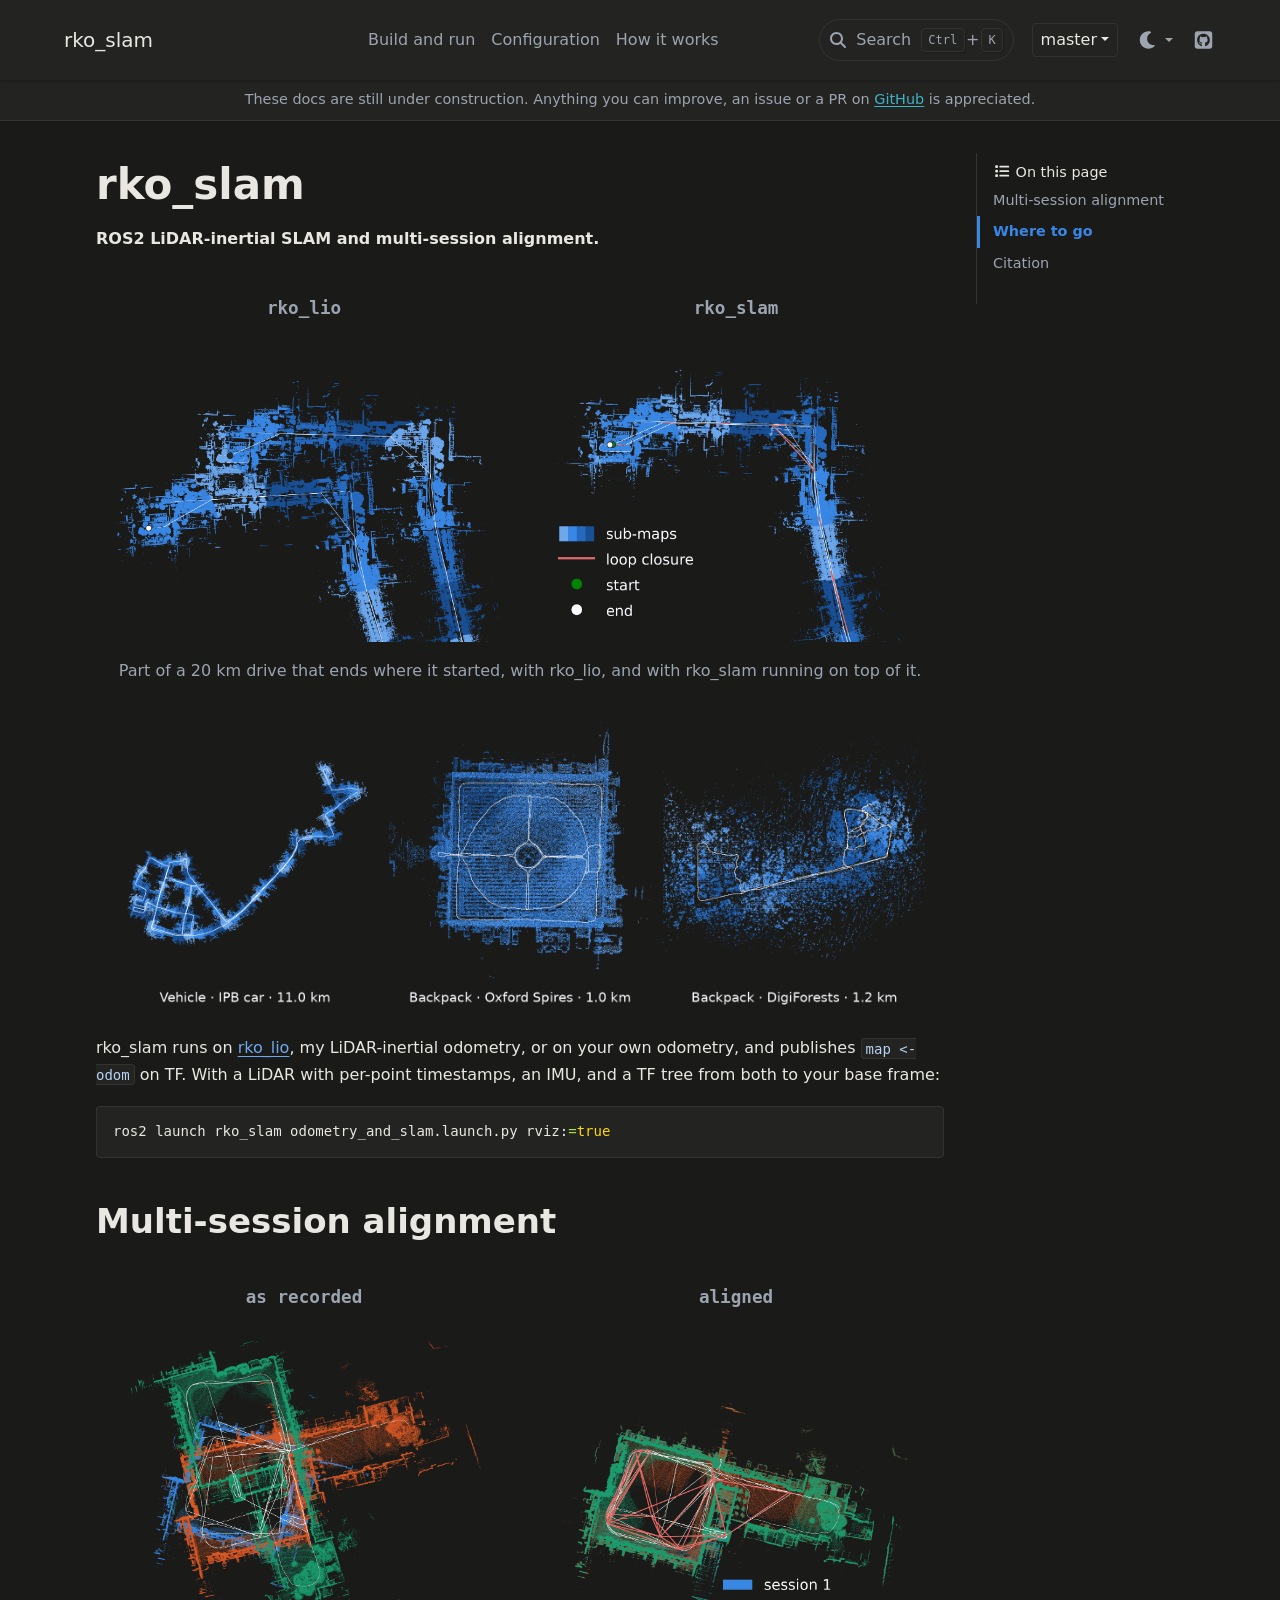
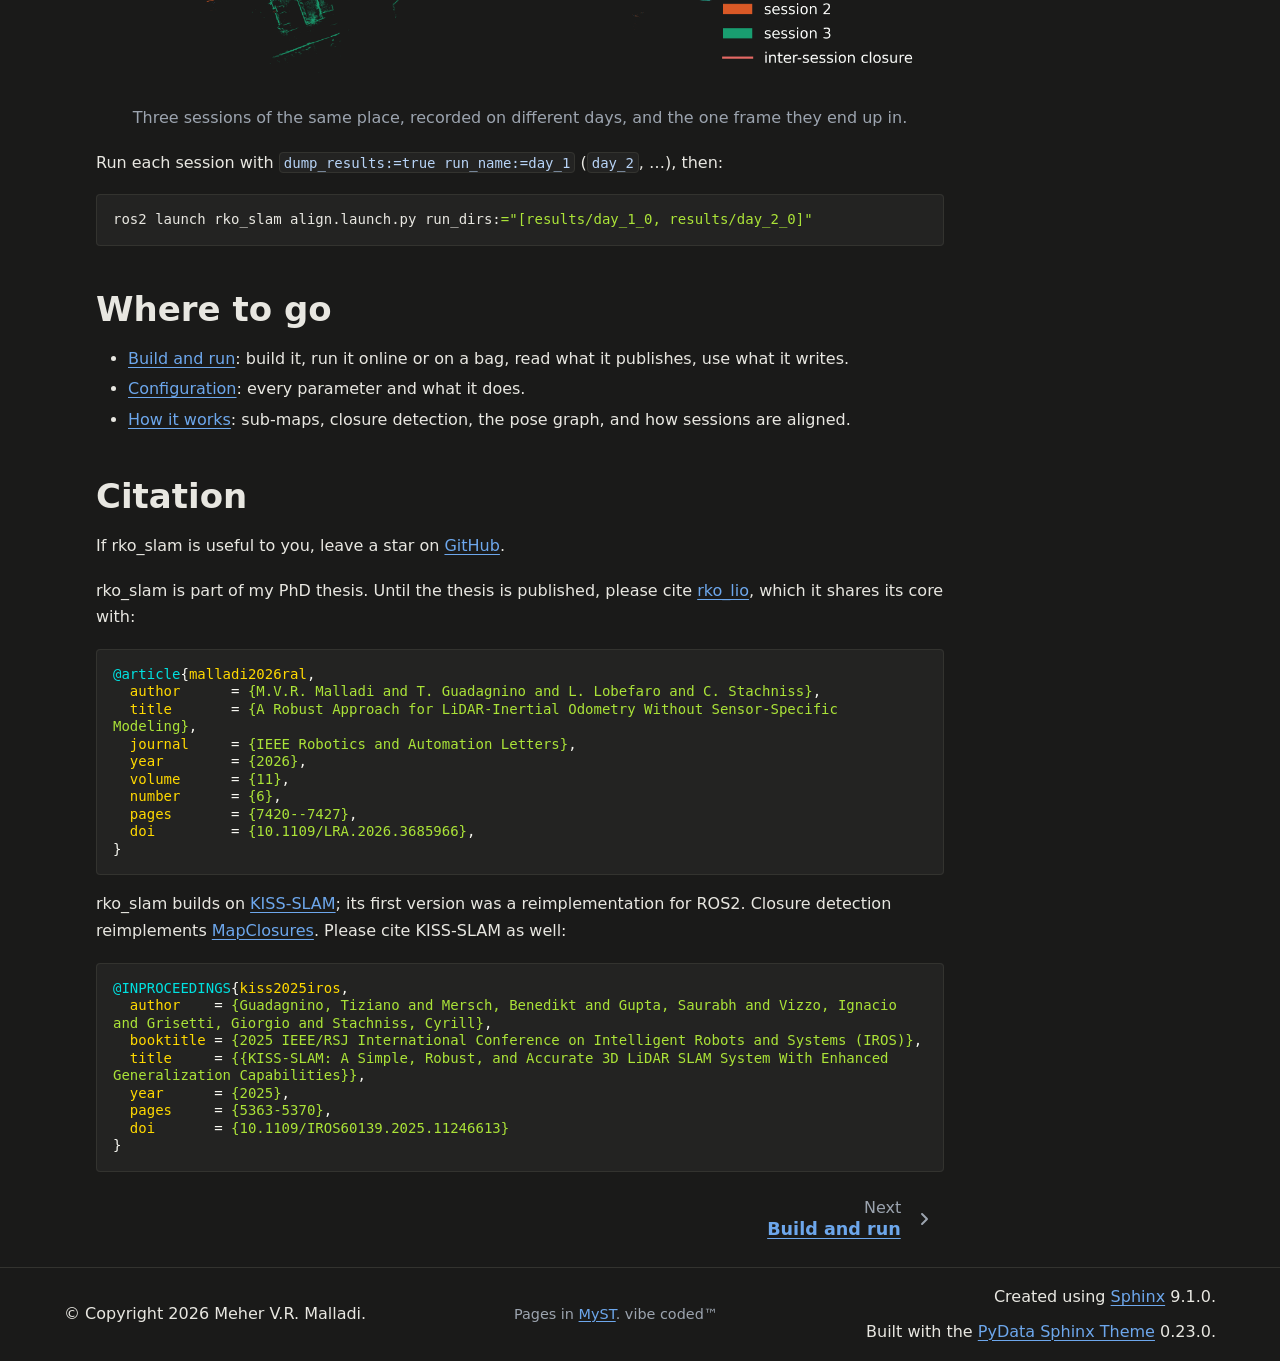
==== commit e89cf08a: "deploy: 2efabc761609a4b491142d1691fb3a4e196f0a50" ====
--- a/master/index.html
+++ b/master/index.html
@@ -27,24 +27,24 @@
   </noscript>
   
   <!-- Loaded before other Sphinx assets -->
-  <link href="_static/styles/theme.css?digest=64cc4de3f052d77215f0" rel="stylesheet" />
-<link href="_static/styles/pydata-sphinx-theme.css?digest=64cc4de3f052d77215f0" rel="stylesheet" />
+  <link href="_static/styles/theme.css?digest=18bd87630a240e9c25be" rel="stylesheet" />
+<link href="_static/styles/pydata-sphinx-theme.css?digest=18bd87630a240e9c25be" rel="stylesheet" />
 
     <link rel="stylesheet" type="text/css" href="_static/pygments.css?v=8f2a1f02" />
     <link rel="stylesheet" type="text/css" href="_static/custom.css?v=0a4a0d38" />
   
   <!-- So that users can add custom icons -->
-  <script defer src="_static/scripts/fontawesome.js?digest=64cc4de3f052d77215f0"></script>
+  <script defer src="_static/scripts/fontawesome.js?digest=18bd87630a240e9c25be"></script>
   <!-- Pre-loaded scripts that we'll load fully later -->
-  <link rel="preload" as="script" href="_static/scripts/bootstrap.js?digest=64cc4de3f052d77215f0" />
-<link rel="preload" as="script" href="_static/scripts/pydata-sphinx-theme.js?digest=64cc4de3f052d77215f0" />
+  <link rel="preload" as="script" href="_static/scripts/bootstrap.js?digest=18bd87630a240e9c25be" />
+<link rel="preload" as="script" href="_static/scripts/pydata-sphinx-theme.js?digest=18bd87630a240e9c25be" />
 
     <script src="_static/documentation_options.js?v=30d551ce"></script>
     <script src="_static/doctools.js?v=fd6eb6e6"></script>
     <script src="_static/sphinx_highlight.js?v=6ffebe34"></script>
     <script>DOCUMENTATION_OPTIONS.pagename = 'index';</script>
     <script>
-        DOCUMENTATION_OPTIONS.theme_version = '0.22.0';
+        DOCUMENTATION_OPTIONS.theme_version = '0.23.0';
         DOCUMENTATION_OPTIONS.theme_switcher_json_url = 'https://prbonn.github.io/rko_slam/switcher.json';
         DOCUMENTATION_OPTIONS.theme_switcher_version_match = 'master';
         DOCUMENTATION_OPTIONS.show_version_warning_banner =
@@ -56,6 +56,7 @@
     <link rel="search" title="Search" href="search.html" />
     <link rel="next" title="Build and run" href="pages/build_and_run.html" />
   <meta name="viewport" content="width=device-width, initial-scale=1"/>
+  <meta name="color-scheme" content="light dark"/>
   <meta name="docsearch:language" content="en"/>
   <meta name="docsearch:version" content="master" />
   
@@ -521,8 +522,8 @@
   </div>
   
   <!-- Scripts loaded after <body> so the DOM is not blocked -->
-  <script defer src="_static/scripts/bootstrap.js?digest=64cc4de3f052d77215f0"></script>
-<script defer src="_static/scripts/pydata-sphinx-theme.js?digest=64cc4de3f052d77215f0"></script>
+  <script defer src="_static/scripts/bootstrap.js?digest=18bd87630a240e9c25be"></script>
+<script defer src="_static/scripts/pydata-sphinx-theme.js?digest=18bd87630a240e9c25be"></script>
 
   <footer class="bd-footer">
 <div class="bd-footer__inner bd-page-width">
@@ -561,7 +562,7 @@
         <div class="footer-item">
 <p class="theme-version">
   <!-- # L10n: Setting the PST URL as an argument as this does not need to be localized -->
-  Built with the <a href="https://pydata-sphinx-theme.readthedocs.io/en/stable/index.html">PyData Sphinx Theme</a> 0.22.0.
+  Built with the <a href="https://pydata-sphinx-theme.readthedocs.io/en/stable/index.html">PyData Sphinx Theme</a> 0.23.0.
 </p></div>
       
     </div>
